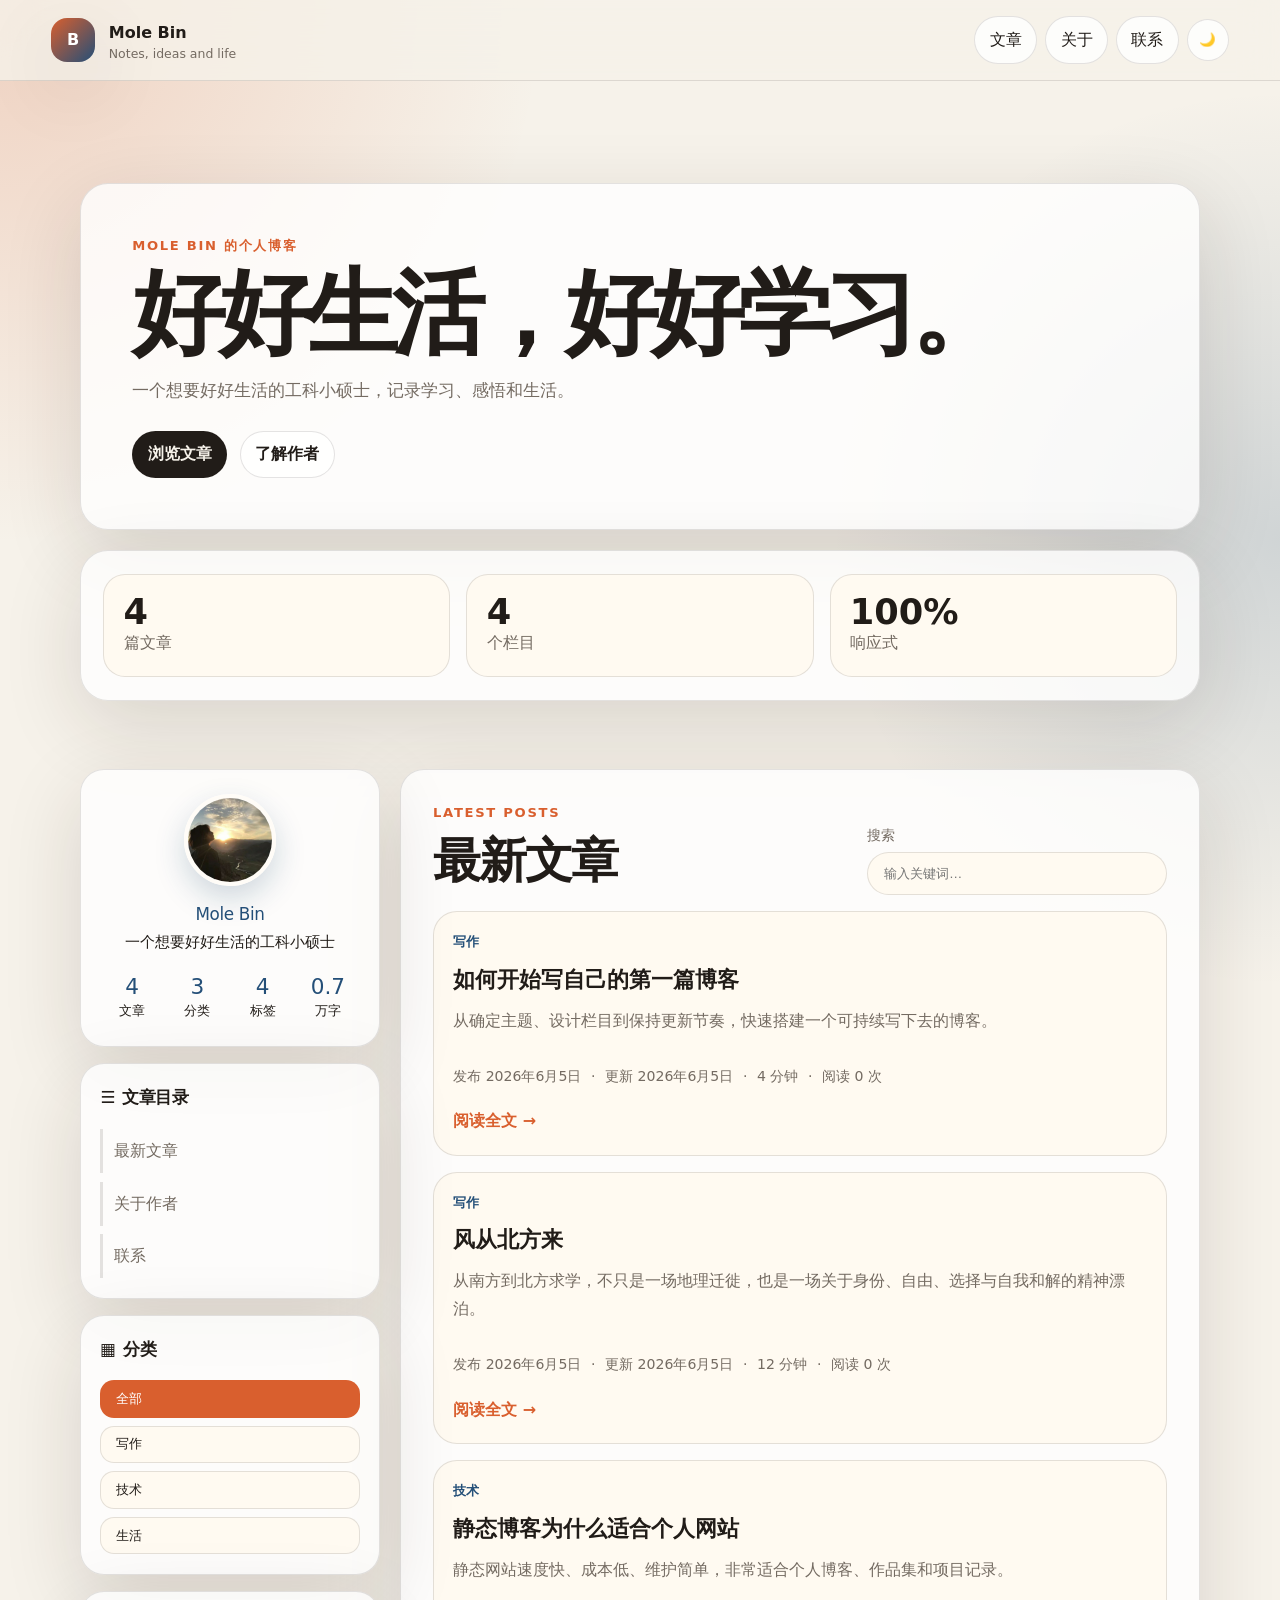
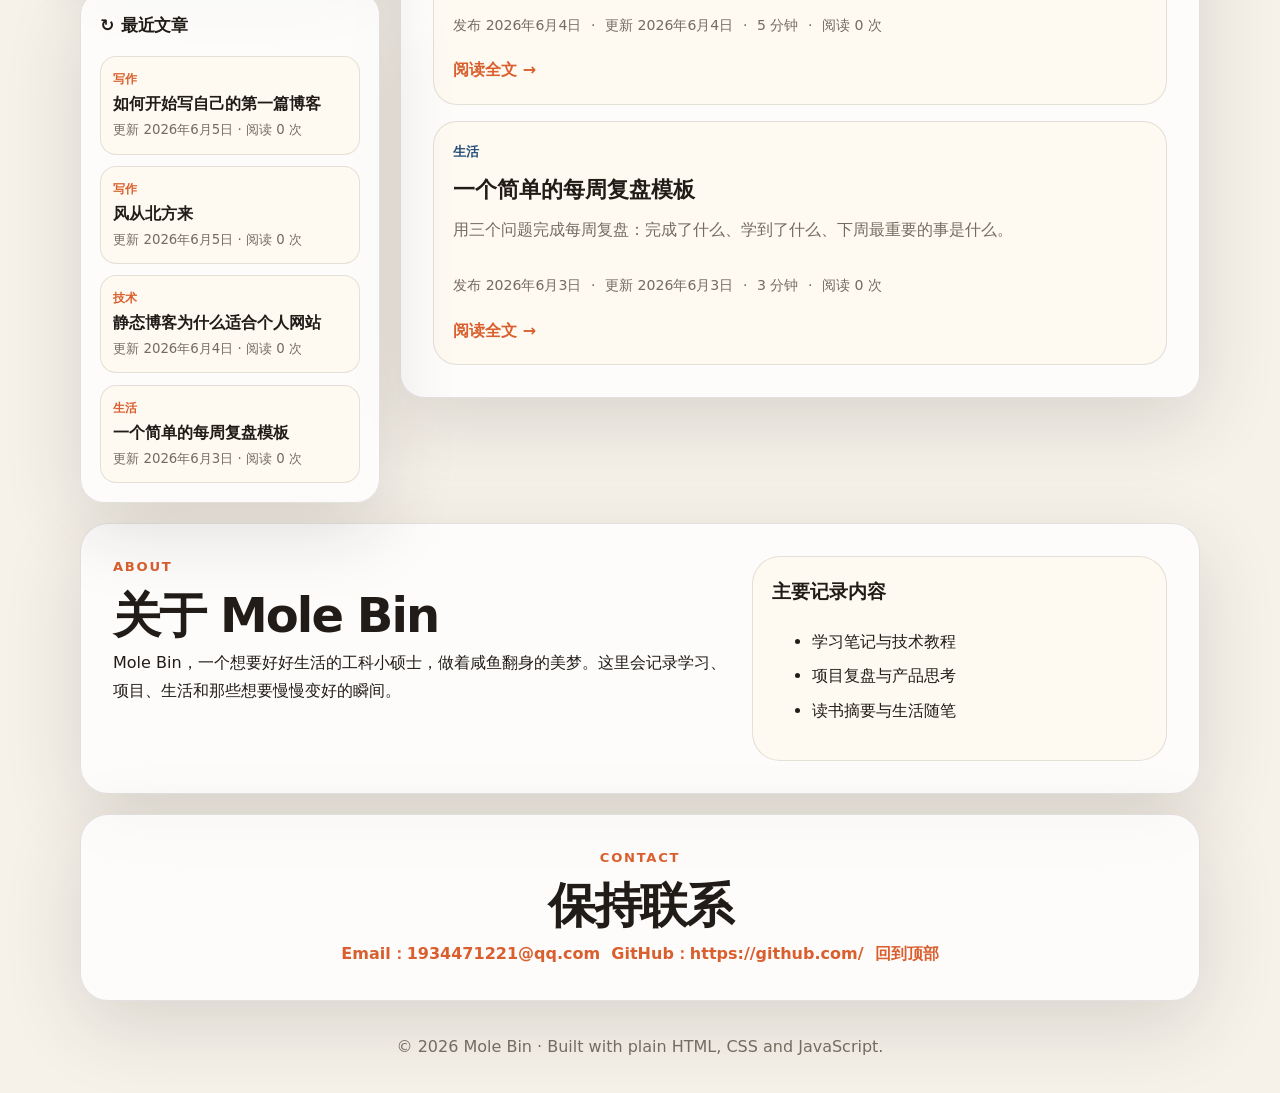
==== index.html @ da16c250 "添加搜索引擎收录信息" ====
﻿<!doctype html>
<html lang="zh-CN">
<head>
  <meta charset="utf-8" />
  <meta name="viewport" content="width=device-width, initial-scale=1" />
  <title>Mole Bin 的个人博客｜学习、写作、生活记录</title>
  <meta name="description" content="Mole Bin 的个人博客，一个想要好好生活的工科小硕士，记录学习笔记、写作感悟、项目复盘和生活灵感。" />
  <meta name="keywords" content="Mole Bin,个人博客,学习笔记,写作,生活记录,工科小硕士,静态博客" />
  <meta name="author" content="Mole Bin" />
  <meta name="robots" content="index, follow" />
  <link rel="canonical" href="https://molebin0928.github.io/mole-bin-blog/" />

  <meta property="og:type" content="website" />
  <meta property="og:title" content="Mole Bin 的个人博客" />
  <meta property="og:description" content="记录学习、写作、项目和生活。好好生活，好好学习。" />
  <meta property="og:url" content="https://molebin0928.github.io/mole-bin-blog/" />
  <meta property="og:image" content="https://molebin0928.github.io/mole-bin-blog/assets/avatar.jpg" />

  <meta name="twitter:card" content="summary" />
  <meta name="twitter:title" content="Mole Bin 的个人博客" />
  <meta name="twitter:description" content="记录学习、写作、项目和生活。" />
  <meta name="twitter:image" content="https://molebin0928.github.io/mole-bin-blog/assets/avatar.jpg" />

  <link rel="sitemap" type="application/xml" href="https://molebin0928.github.io/mole-bin-blog/sitemap.xml" />
  <link rel="stylesheet" href="./styles.css" />
</head>
<body>
  <header class="site-header">
    <a class="brand" href="#top" aria-label="返回首页">
      <span class="brand-mark">B</span>
      <span>
        <strong>Mole Bin</strong>
        <small>Notes, ideas and life</small>
      </span>
    </a>
    <nav class="nav" aria-label="主导航">
      <a href="#posts">文章</a>
      <a href="#about">关于</a>
      <a href="#contact">联系</a>
      <button id="themeToggle" class="icon-button" type="button" aria-label="切换深浅色主题">🌙</button>
    </nav>
  </header>

  <main id="top">
    <section class="hero">
      <div class="hero-content">
        <p class="eyebrow">Mole Bin 的个人博客</p>
        <h1>好好生活，<wbr><span class="title-nowrap">好好学习</span>。</h1>
        <p class="hero-text">一个想要好好生活的工科小硕士，记录学习、感悟和生活。</p>
        <div class="hero-actions">
          <a class="button primary" href="#posts">浏览文章</a>
          <a class="button ghost" href="#about">了解作者</a>
        </div>
      </div>
      <aside class="hero-card" aria-label="博客概览">
        <div class="metric"><strong id="postCount">4</strong><span>篇文章</span></div>
        <div class="metric"><strong>4</strong><span>个栏目</span></div>
        <div class="metric"><strong>100%</strong><span>响应式</span></div>
      </aside>
    </section>

    <section id="posts" class="section posts-section">
      <div class="blog-layout">
        <aside class="left-sidebar" aria-label="作者与文章侧栏">
          <div class="sidebar-card author-card profile-card">
            <img class="author-avatar" src="./assets/avatar.jpg" alt="Mole Bin 的头像" />
            <h3>Mole Bin</h3>
            <p>一个想要好好生活的工科小硕士</p>
            <div class="author-stats" aria-label="博客统计">
              <span><strong id="sidebarPostCount">4</strong><small>文章</small></span>
              <span><strong id="categoryCount">3</strong><small>分类</small></span>
              <span><strong id="tagCount">6</strong><small>标签</small></span>
              <span><strong id="wordCount">0</strong><small>万字</small></span>
            </div>
          </div>

          <div class="sidebar-card toc-card">
            <div class="sidebar-title">
              <h3><span>☰</span> 文章目录</h3>
            </div>
            <nav id="tocList" class="toc-list" aria-label="当前文章目录">
              <a href="#posts">最新文章</a>
              <a href="#about">关于作者</a>
              <a href="#contact">联系</a>
            </nav>
          </div>

          <div class="sidebar-card category-card">
            <div class="sidebar-title">
              <h3><span>▦</span> 分类</h3>
            </div>
            <div id="categoryFilters" class="filters sidebar-filters" aria-label="文章分类筛选"></div>
          </div>

          <div class="sidebar-card latest-card">
            <h3><span>↻</span> 最近文章</h3>
            <div id="latestList" class="latest-list" aria-label="最近文章列表"></div>
          </div>
        </aside>

        <div class="post-main">
          <div class="section-heading">
            <div>
              <p class="eyebrow">Latest Posts</p>
              <h2>最新文章</h2>
            </div>
            <label class="search-box">
              <span>搜索</span>
              <input id="searchInput" type="search" placeholder="输入关键词…" />
            </label>
          </div>
          <div id="postGrid" class="post-grid" aria-live="polite"></div>
          <article id="postReader" class="post-reader" hidden></article>
        </div>
      </div>
    </section>

<section id="about" class="section about-grid">
      <div>
        <p class="eyebrow">About</p>
        <h2>关于 Mole Bin</h2>
        <p>Mole Bin，一个想要好好生活的工科小硕士，做着咸鱼翻身的美梦。这里会记录学习、项目、生活和那些想要慢慢变好的瞬间。</p>
      </div>
      <div class="about-card">
        <h3>主要记录内容</h3>
        <ul>
          <li>学习笔记与技术教程</li>
          <li>项目复盘与产品思考</li>
          <li>读书摘要与生活随笔</li>
        </ul>
      </div>
    </section>

    <section id="contact" class="section contact-card">
      <p class="eyebrow">Contact</p>
      <h2>保持联系</h2>
      <div class="link-row">
        <a href="mailto:1934471221@qq.com">Email：1934471221@qq.com</a>
        <a href="https://github.com/" target="_blank" rel="noreferrer">GitHub：https://github.com/</a>
        <a href="#top">回到顶部</a>
      </div>
    </section>
  </main>

  <footer class="site-footer">
    <p>© <span id="year"></span> Mole Bin · Built with plain HTML, CSS and JavaScript.</p>
  </footer>

  <script src="./script.js"></script>
</body>
</html>
---- styles.css ----
﻿:root {
  color-scheme: light;
  --bg: #f6f2ea;
  --surface: rgba(255, 255, 255, 0.78);
  --surface-strong: #fffaf1;
  --text: #211c18;
  --muted: #746b62;
  --line: rgba(33, 28, 24, 0.12);
  --accent: #d95f2e;
  --accent-2: #244f78;
  --shadow: 0 24px 80px rgba(40, 30, 20, 0.14);
  --radius: 28px;
}

[data-theme="dark"] {
  color-scheme: dark;
  --bg: #111318;
  --surface: rgba(28, 31, 39, 0.78);
  --surface-strong: #191c23;
  --text: #f5efe6;
  --muted: #b6afa7;
  --line: rgba(255, 255, 255, 0.12);
  --accent: #ff8b5d;
  --accent-2: #8ec5ff;
  --shadow: 0 24px 80px rgba(0, 0, 0, 0.32);
}

* { box-sizing: border-box; }
html { scroll-behavior: smooth; }
body {
  margin: 0;
  min-height: 100vh;
  background:
    radial-gradient(circle at top left, rgba(217, 95, 46, 0.22), transparent 34rem),
    radial-gradient(circle at right 20%, rgba(36, 79, 120, 0.18), transparent 28rem),
    var(--bg);
  color: var(--text);
  font-family: ui-sans-serif, system-ui, -apple-system, BlinkMacSystemFont, "Segoe UI", "Microsoft YaHei", sans-serif;
  line-height: 1.75;
}

a { color: inherit; text-decoration: none; }
p { margin: 0 0 1rem; }

.site-header {
  position: sticky;
  top: 0;
  z-index: 20;
  display: flex;
  align-items: center;
  justify-content: space-between;
  gap: 1rem;
  padding: 1rem clamp(1rem, 4vw, 4rem);
  backdrop-filter: blur(18px);
  background: color-mix(in srgb, var(--bg), transparent 18%);
  border-bottom: 1px solid var(--line);
}

.brand { display: flex; align-items: center; gap: .85rem; }
.brand-mark {
  display: grid;
  place-items: center;
  width: 44px;
  height: 44px;
  border-radius: 16px;
  color: white;
  font-weight: 900;
  background: linear-gradient(135deg, var(--accent), var(--accent-2));
  box-shadow: var(--shadow);
}
.brand small { display: block; color: var(--muted); font-size: .78rem; line-height: 1.1; }

.nav { display: flex; align-items: center; gap: .5rem; flex-wrap: wrap; justify-content: flex-end; }
.nav a, .icon-button, .filter, .button {
  border: 1px solid var(--line);
  border-radius: 999px;
  padding: .55rem .9rem;
  background: var(--surface);
  color: var(--text);
  cursor: pointer;
  transition: transform .2s ease, border-color .2s ease, background .2s ease;
}
.nav a:hover, .icon-button:hover, .filter:hover, .button:hover { transform: translateY(-1px); border-color: color-mix(in srgb, var(--accent), var(--line)); }
.icon-button { width: 42px; height: 42px; padding: 0; }

main { width: min(1120px, calc(100% - 2rem)); margin: 0 auto; }
.hero {
  display: grid;
  grid-template-columns: 1fr;
  gap: 1.25rem;
  align-items: stretch;
  padding: clamp(3rem, 8vw, 7rem) 0 3rem;
}
.hero-content, .hero-card, .section, .contact-card, .about-card, .post-reader {
  border: 1px solid var(--line);
  border-radius: var(--radius);
  background: var(--surface);
  box-shadow: var(--shadow);
}
.hero-content { padding: clamp(1.5rem, 4vw, 3.5rem); }
.eyebrow {
  margin: 0 0 .6rem;
  color: var(--accent);
  font-size: .82rem;
  font-weight: 800;
  letter-spacing: .13em;
  text-transform: uppercase;
}
.hero h1 {
  margin: 0 0 1rem;
  max-width: 100%;
  font-size: clamp(2.4rem, 8vw, 5.8rem);
  line-height: .98;
  letter-spacing: -0.07em;
  text-wrap: balance;
}
.title-nowrap { white-space: nowrap; }
.hero-text { max-width: 680px; color: var(--muted); font-size: 1.08rem; }
.hero-actions { display: flex; gap: .8rem; flex-wrap: wrap; margin-top: 1.6rem; }
.button { display: inline-flex; align-items: center; justify-content: center; font-weight: 800; }
.button.primary { background: var(--text); color: var(--bg); }
.button.ghost { color: var(--text); }
.hero-card { display: grid; grid-template-columns: repeat(3, minmax(0, 1fr)); align-content: center; gap: 1rem; padding: 1.4rem; }
.metric {
  padding: 1.2rem;
  border-radius: 22px;
  background: var(--surface-strong);
  border: 1px solid var(--line);
}
.metric strong { display: block; font-size: 2.2rem; line-height: 1; }
.metric span { color: var(--muted); }

.section { padding: clamp(1.1rem, 3vw, 2rem); margin: 1.25rem 0; }
.section-heading { display: flex; justify-content: space-between; gap: 1rem; align-items: end; margin-bottom: 1rem; }
.section h2 { margin: 0 0 .5rem; font-size: clamp(1.8rem, 4vw, 3rem); letter-spacing: -0.04em; line-height: 1.1; }
.search-box { display: grid; gap: .35rem; min-width: min(100%, 300px); color: var(--muted); font-size: .86rem; }
.search-box input {
  width: 100%;
  border: 1px solid var(--line);
  border-radius: 999px;
  padding: .8rem 1rem;
  background: var(--surface-strong);
  color: var(--text);
  outline: none;
}
.search-box input:focus { border-color: var(--accent); }
.filters { display: flex; gap: .6rem; flex-wrap: wrap; margin-bottom: 1rem; }
.filter.active { background: var(--accent); color: white; border-color: transparent; }

.posts-section {
  padding: 0;
  border: 0;
  background: transparent;
  box-shadow: none;
}
.blog-layout {
  display: grid;
  grid-template-columns: 300px minmax(0, 1fr);
  gap: 1.25rem;
  align-items: start;
}
.left-sidebar {
  order: 1;
  position: sticky;
  top: 96px;
  display: grid;
  gap: 1rem;
}
.sidebar-card,
.post-main {
  border: 1px solid var(--line);
  border-radius: 24px;
  background: var(--surface);
  box-shadow: var(--shadow);
}
.sidebar-card { padding: 1.2rem; }
.profile-card {
  padding: 1.55rem 1.25rem 1.25rem;
  text-align: center;
}
.author-avatar {
  display: block;
  width: 92px;
  height: 92px;
  margin: 0 auto .85rem;
  border-radius: 50%;
  object-fit: cover;
  object-position: center;
  box-shadow: 0 12px 30px rgba(36, 79, 120, .22);
  border: 4px solid color-mix(in srgb, var(--surface-strong), white 42%);
}
.profile-card h3 {
  justify-content: center;
  margin: .2rem 0 .35rem;
  color: var(--accent-2);
  font-size: 1.45rem;
  font-weight: 500;
  letter-spacing: -0.03em;
}
.profile-card p {
  margin-bottom: 1rem;
  color: var(--text);
  font-size: .93rem;
}
.author-stats {
  display: grid;
  grid-template-columns: repeat(4, 1fr);
  gap: .2rem;
  margin-top: .7rem;
}
.author-stats span {
  display: grid;
  gap: .1rem;
  padding: .2rem .1rem;
  border: 0;
  border-radius: 0;
  background: transparent;
}
.author-stats strong {
  color: var(--accent-2);
  font-size: 1.35rem;
  font-weight: 500;
  line-height: 1.1;
}
.author-stats small {
  color: var(--text);
  font-size: .82rem;
}
.sidebar-card h3,
.sidebar-title h3 {
  display: flex;
  align-items: center;
  gap: .45rem;
  margin: 0;
  font-size: 1.05rem;
  letter-spacing: -0.02em;
}
.notice-card p { margin: .75rem 0 0; color: var(--muted); }
.sidebar-title {
  display: flex;
  align-items: center;
  justify-content: space-between;
  gap: 1rem;
}
.sidebar-title strong {
  color: var(--muted);
  font-size: 1.65rem;
  font-style: italic;
  line-height: 1;
  opacity: .7;
}
.toc-list {
  display: grid;
  gap: .55rem;
  margin-top: 1rem;
}
.toc-list a {
  padding: .5rem .7rem;
  border-left: 3px solid var(--line);
  color: var(--muted);
  transition: color .2s ease, border-color .2s ease, background .2s ease;
}
.toc-list a:hover {
  color: var(--accent);
  border-left-color: var(--accent);
  background: var(--surface-strong);
  border-radius: 0 12px 12px 0;
}
.sidebar-filters {
  display: grid;
  gap: .5rem;
  margin: 1rem 0 0;
}
.sidebar-filters .filter {
  width: 100%;
  border-radius: 14px;
  text-align: left;
  background: var(--surface-strong);
}
.sidebar-filters .filter.active {
  background: var(--accent);
  color: white;
  border-color: transparent;
}
.latest-list {
  display: grid;
  gap: .7rem;
  margin-top: 1rem;
}
.latest-item {
  display: grid;
  gap: .2rem;
  padding: .75rem;
  border: 1px solid var(--line);
  border-radius: 16px;
  background: var(--surface-strong);
  transition: transform .2s ease, border-color .2s ease;
}
.latest-item:hover {
  transform: translateY(-1px);
  border-color: color-mix(in srgb, var(--accent), var(--line));
}
.latest-tag { color: var(--accent); font-size: .75rem; font-weight: 900; }
.latest-item strong { line-height: 1.35; }
.latest-item small { color: var(--muted); }
.post-main { order: 2; padding: clamp(1.1rem, 3vw, 2rem); }

.post-grid {
  display: grid;
  grid-template-columns: 1fr;
  gap: 1rem;
}
.post-card {
  display: flex;
  min-height: 210px;
  flex-direction: column;
  gap: .8rem;
  padding: 1.2rem;
  border: 1px solid var(--line);
  border-radius: 24px;
  background: var(--surface-strong);
  transition: transform .2s ease, border-color .2s ease, box-shadow .2s ease;
}
.post-card:hover {
  transform: translateY(-2px);
  border-color: color-mix(in srgb, var(--accent), var(--line));
  box-shadow: 0 18px 48px rgba(40, 30, 20, .12);
}
.post-card .tag { align-self: flex-start; color: var(--accent-2); font-weight: 800; font-size: .82rem; }
.post-card h3 { margin: 0; font-size: 1.35rem; line-height: 1.25; }
.post-card p { color: var(--muted); }
.post-meta { display: flex; gap: .6rem; flex-wrap: wrap; margin-top: auto; color: var(--muted); font-size: .88rem; }
.read-more { color: var(--accent); font-weight: 900; margin-top: .4rem; }
.empty { grid-column: 1 / -1; color: var(--muted); padding: 2rem; text-align: center; }

.post-reader { margin-top: 1rem; padding: clamp(1.2rem, 4vw, 3rem); background: var(--surface-strong); }
.post-reader h2 { max-width: 820px; }
.post-reader .close-reader { margin-bottom: 1.2rem; }
.post-reader .article-body { max-width: 760px; }
.post-reader .article-body h3 { margin-top: 2rem; }
.post-reader .article-body blockquote {
  margin: 1.2rem 0;
  padding: .8rem 1rem;
  border-left: 4px solid var(--accent);
  background: var(--surface);
  color: var(--muted);
  border-radius: 12px;
}

.about-grid { display: grid; grid-template-columns: 1.2fr .8fr; gap: 1rem; align-items: start; }
.about-card { padding: 1.2rem; box-shadow: none; background: var(--surface-strong); }
.about-card h3 { margin-top: 0; }
.about-card li { margin: .4rem 0; }
.contact-card { text-align: center; }
.link-row { display: flex; justify-content: center; gap: .7rem; flex-wrap: wrap; }
.link-row a { color: var(--accent); font-weight: 900; }
.site-footer { width: min(1120px, calc(100% - 2rem)); margin: 2rem auto; color: var(--muted); text-align: center; }

@media (max-width: 960px) {
  .blog-layout { grid-template-columns: 1fr; }
  .left-sidebar { position: static; grid-template-columns: 1fr; }
}

@media (max-width: 860px) {
  .hero { grid-template-columns: 1fr; padding-top: 2rem; }
  .hero-card { grid-template-columns: 1fr; }
  .section-heading, .about-grid { grid-template-columns: 1fr; display: grid; }
  .left-sidebar { grid-template-columns: 1fr; }
  .post-grid { grid-template-columns: 1fr; }
  .site-header { align-items: flex-start; flex-direction: column; }
  .nav { justify-content: flex-start; }
}
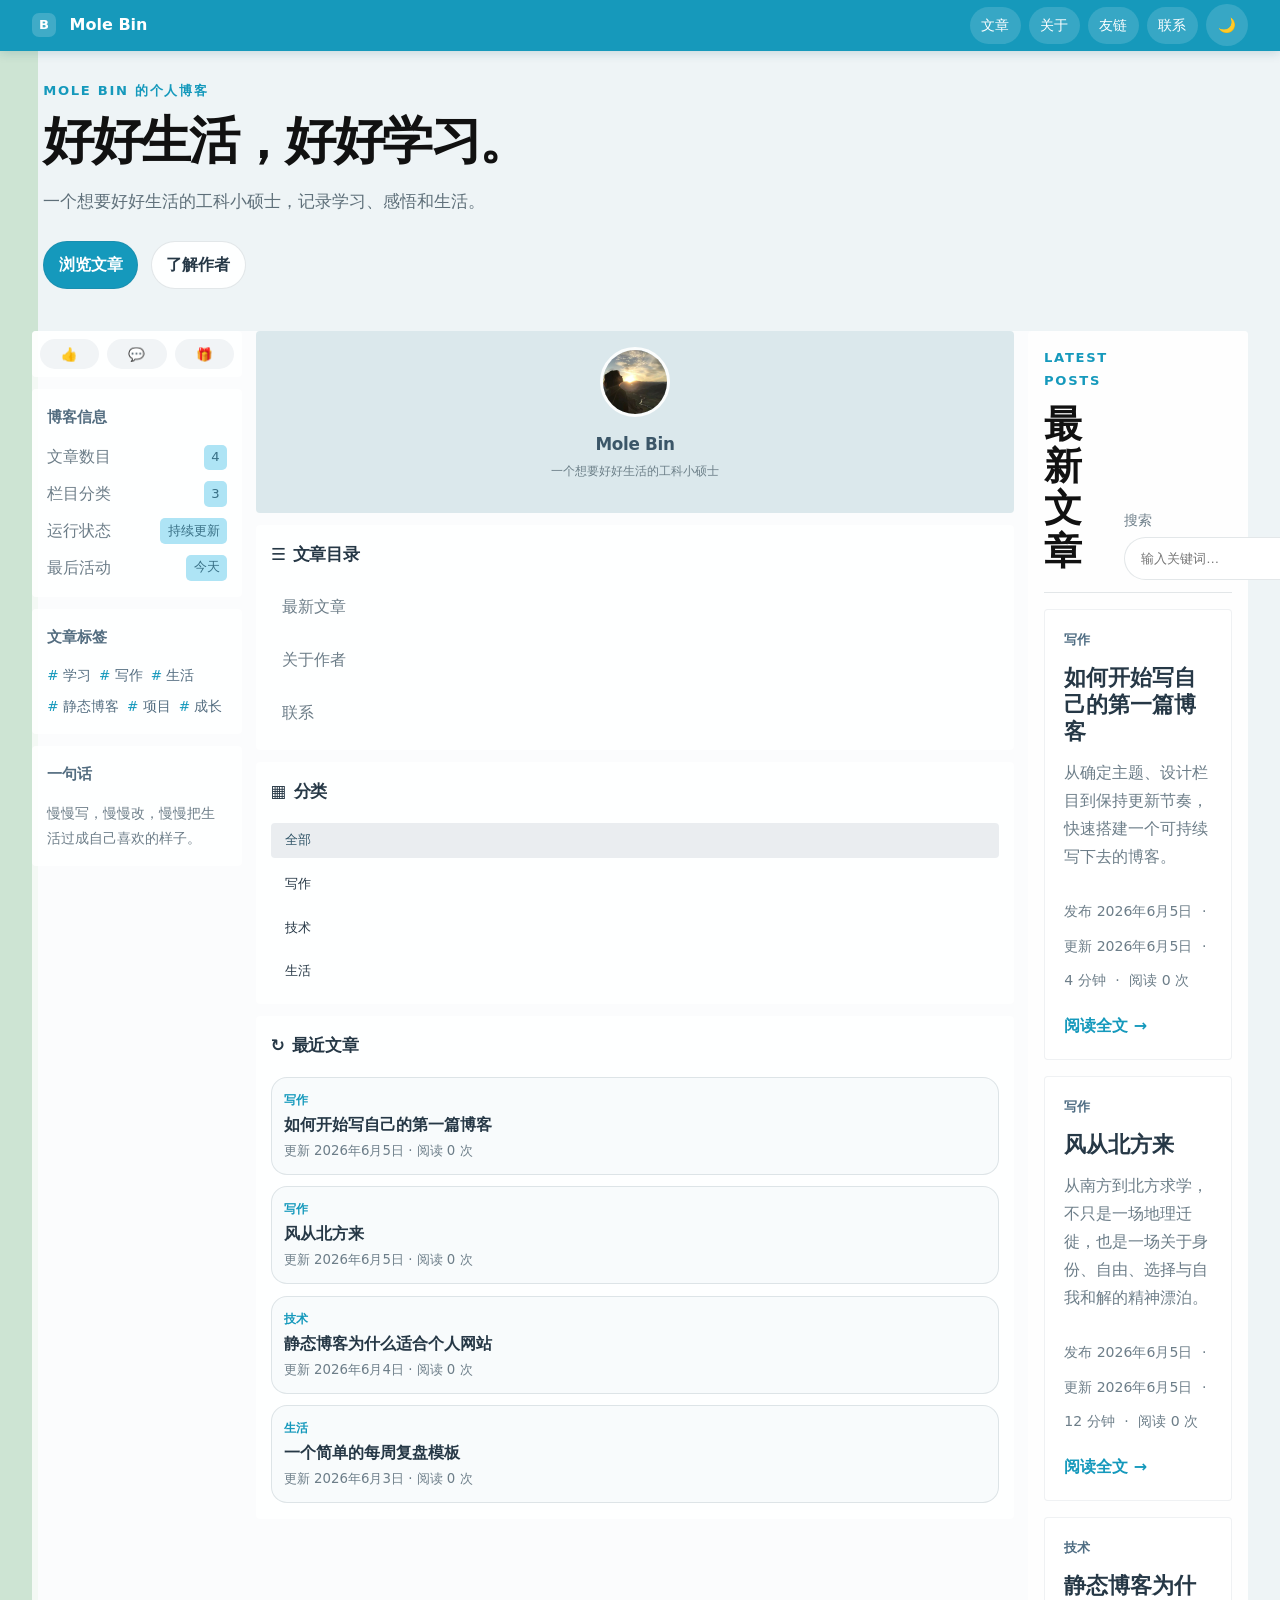
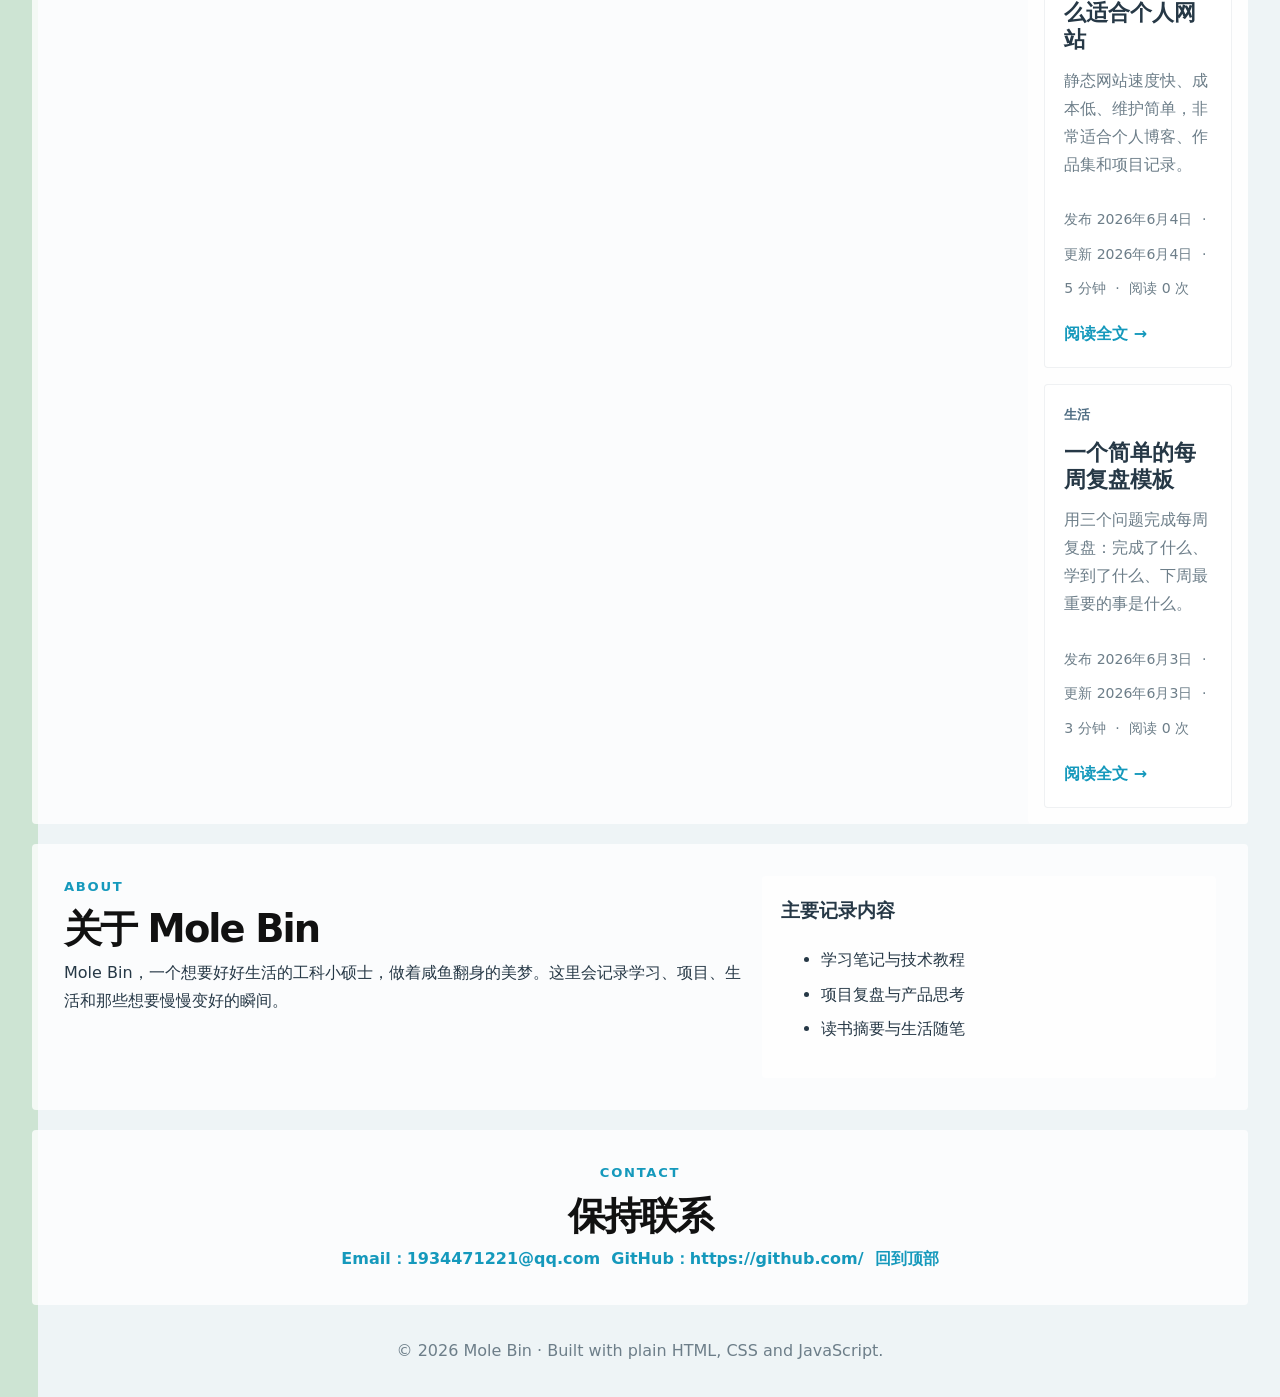
==== commit b465c605: "新增友链页并优化博客布局" ====
--- a/index.html
+++ b/index.html
@@ -1,4 +1,4 @@
-﻿<!doctype html>
+<!doctype html>
 <html lang="zh-CN">
 <head>
   <meta charset="utf-8" />
@@ -8,6 +8,7 @@
   <meta name="keywords" content="Mole Bin,个人博客,学习笔记,写作,生活记录,工科小硕士,静态博客" />
   <meta name="author" content="Mole Bin" />
   <meta name="robots" content="index, follow" />
+  <meta name="google-site-verification" content="IYUHQqWEXm0npSbQ5VCvt4mlcF5uHc3fUXrBnB7VRMw" />
   <link rel="canonical" href="https://molebin0928.github.io/mole-bin-blog/" />
 
   <meta property="og:type" content="website" />
@@ -24,7 +25,7 @@
   <link rel="sitemap" type="application/xml" href="https://molebin0928.github.io/mole-bin-blog/sitemap.xml" />
   <link rel="stylesheet" href="./styles.css" />
 </head>
-<body>
+<body class="dashboard-theme">
   <header class="site-header">
     <a class="brand" href="#top" aria-label="返回首页">
       <span class="brand-mark">B</span>
@@ -36,6 +37,7 @@
     <nav class="nav" aria-label="主导航">
       <a href="#posts">文章</a>
       <a href="#about">关于</a>
+      <a href="./links.html">友链</a>
       <a href="#contact">联系</a>
       <button id="themeToggle" class="icon-button" type="button" aria-label="切换深浅色主题">🌙</button>
     </nav>
@@ -81,6 +83,7 @@
             <nav id="tocList" class="toc-list" aria-label="当前文章目录">
               <a href="#posts">最新文章</a>
               <a href="#about">关于作者</a>
+              <a href="./links.html">友情链接</a>
               <a href="#contact">联系</a>
             </nav>
           </div>
@@ -112,6 +115,35 @@
           <div id="postGrid" class="post-grid" aria-live="polite"></div>
           <article id="postReader" class="post-reader" hidden></article>
         </div>
+        <aside class="right-sidebar" aria-label="网站信息侧栏">
+          <div class="right-widget action-widget" aria-label="文章互动">
+            <button type="button">👍</button>
+            <button type="button">💬</button>
+            <button type="button">🎁</button>
+          </div>
+
+          <div class="right-widget info-widget">
+            <h3>博客信息</h3>
+            <dl class="site-stats-list">
+              <div><dt>文章数目</dt><dd>4</dd></div>
+              <div><dt>栏目分类</dt><dd>3</dd></div>
+              <div><dt>运行状态</dt><dd>持续更新</dd></div>
+              <div><dt>最后活动</dt><dd>今天</dd></div>
+            </dl>
+          </div>
+
+          <div class="right-widget tags-widget">
+            <h3>文章标签</h3>
+            <div class="tag-cloud">
+              <span>学习</span><span>写作</span><span>生活</span><span>静态博客</span><span>项目</span><span>成长</span>
+            </div>
+          </div>
+
+          <div class="right-widget note-widget">
+            <h3>一句话</h3>
+            <p>慢慢写，慢慢改，慢慢把生活过成自己喜欢的样子。</p>
+          </div>
+        </aside>
       </div>
     </section>
 
@@ -165,3 +197,4 @@
 
 
 
+
--- a/styles.css
+++ b/styles.css
@@ -1,4 +1,4 @@
-﻿:root {
+:root {
   color-scheme: light;
   --bg: #f6f2ea;
   --surface: rgba(255, 255, 255, 0.78);
@@ -376,3 +376,623 @@
 
 
 
+
+/* Links page */
+.nav-current {
+  color: white !important;
+  background: var(--accent) !important;
+  border-color: transparent !important;
+}
+
+.links-page {
+  width: min(1080px, calc(100% - 2rem));
+  padding-bottom: 2rem;
+}
+
+.links-hero {
+  margin-top: clamp(2rem, 5vw, 4rem);
+  overflow: hidden;
+  position: relative;
+}
+.links-hero::after {
+  content: "";
+  position: absolute;
+  inset: auto -8rem -10rem auto;
+  width: 22rem;
+  height: 22rem;
+  border-radius: 50%;
+  background: radial-gradient(circle, color-mix(in srgb, var(--accent), transparent 60%), transparent 68%);
+  pointer-events: none;
+}
+.links-hero h1 {
+  margin: 0 0 .8rem;
+  font-size: clamp(2.4rem, 7vw, 5.2rem);
+  line-height: .95;
+  letter-spacing: -0.07em;
+}
+.links-hero p:not(.eyebrow) {
+  max-width: 720px;
+  color: var(--muted);
+  font-size: 1.05rem;
+}
+.link-tabs {
+  display: flex;
+  gap: .7rem;
+  flex-wrap: wrap;
+  margin-top: 1.5rem;
+}
+.link-tabs a {
+  border: 1px solid var(--line);
+  border-radius: 999px;
+  padding: .62rem 1rem;
+  background: var(--surface-strong);
+  color: var(--text);
+  font-weight: 800;
+  transition: transform .2s ease, border-color .2s ease, background .2s ease;
+}
+.link-tabs a:hover {
+  transform: translateY(-2px);
+  border-color: var(--accent);
+  background: color-mix(in srgb, var(--accent), transparent 88%);
+}
+.links-panel {
+  position: relative;
+}
+.links-heading {
+  align-items: center;
+}
+.status-pill,
+.muted-count {
+  display: inline-flex;
+  align-items: center;
+  justify-content: center;
+  border: 1px solid var(--line);
+  border-radius: 999px;
+  padding: .45rem .8rem;
+  color: var(--accent-2);
+  background: var(--surface-strong);
+  font-size: .86rem;
+  font-weight: 800;
+  white-space: nowrap;
+}
+.links-note {
+  color: var(--muted);
+}
+.apply-grid,
+.rules-grid,
+.friend-grid {
+  display: grid;
+  gap: 1rem;
+}
+.apply-grid {
+  grid-template-columns: minmax(0, 1.1fr) minmax(280px, .9fr);
+  margin-top: 1rem;
+}
+.info-card,
+.rule-card,
+.friend-card {
+  border: 1px solid var(--line);
+  border-radius: 22px;
+  background: var(--surface-strong);
+}
+.info-card {
+  padding: 1.2rem;
+}
+.info-card h3,
+.friend-card h3 {
+  margin: 0 0 .45rem;
+  color: var(--accent-2);
+}
+.info-list {
+  display: grid;
+  gap: .45rem;
+  margin: 0;
+  padding: 0;
+  list-style: none;
+  color: var(--muted);
+  word-break: break-word;
+}
+.info-list strong {
+  color: var(--text);
+}
+.accent-card {
+  background:
+    linear-gradient(135deg, color-mix(in srgb, var(--accent), transparent 88%), transparent),
+    var(--surface-strong);
+}
+.friend-code {
+  margin: .7rem 0 1rem;
+  padding: 1rem;
+  border: 1px dashed color-mix(in srgb, var(--accent), var(--line));
+  border-radius: 18px;
+  background: color-mix(in srgb, var(--bg), white 20%);
+  color: var(--text);
+  white-space: pre-wrap;
+  line-height: 1.7;
+  font-family: ui-monospace, SFMono-Regular, Consolas, "Liberation Mono", monospace;
+}
+.rules-grid {
+  grid-template-columns: repeat(4, minmax(0, 1fr));
+  margin-top: 1rem;
+}
+.rule-card {
+  padding: 1rem;
+}
+.rule-card span {
+  display: inline-flex;
+  margin-bottom: .8rem;
+  color: var(--accent);
+  font-weight: 900;
+  letter-spacing: .08em;
+}
+.rule-card p {
+  margin: 0;
+  color: var(--muted);
+  font-size: .95rem;
+}
+.friend-grid {
+  grid-template-columns: repeat(2, minmax(0, 1fr));
+  margin-top: 1rem;
+}
+.friend-card {
+  display: flex;
+  gap: .9rem;
+  align-items: center;
+  padding: 1rem;
+  transition: transform .2s ease, border-color .2s ease, box-shadow .2s ease;
+}
+.friend-card:hover {
+  transform: translateY(-3px);
+  border-color: color-mix(in srgb, var(--accent), var(--line));
+  box-shadow: 0 18px 45px rgba(40, 30, 20, .12);
+}
+.friend-avatar {
+  flex: 0 0 auto;
+  display: grid;
+  place-items: center;
+  width: 56px;
+  height: 56px;
+  border-radius: 18px;
+  color: white;
+  font-weight: 900;
+  background: linear-gradient(135deg, var(--accent), var(--accent-2));
+  box-shadow: 0 12px 26px rgba(36, 79, 120, .18);
+}
+.github-avatar { background: linear-gradient(135deg, #24292f, var(--accent-2)); }
+.pages-avatar { background: linear-gradient(135deg, #2da44e, var(--accent-2)); }
+.friend-card p {
+  margin: 0;
+  color: var(--muted);
+  font-size: .94rem;
+}
+.empty-card {
+  grid-column: 1 / -1;
+  border-style: dashed;
+}
+
+@media (max-width: 820px) {
+  .apply-grid,
+  .friend-grid {
+    grid-template-columns: 1fr;
+  }
+  .rules-grid {
+    grid-template-columns: repeat(2, minmax(0, 1fr));
+  }
+}
+
+@media (max-width: 560px) {
+  .links-page {
+    width: min(100% - 1rem, 1080px);
+  }
+  .rules-grid {
+    grid-template-columns: 1fr;
+  }
+  .links-heading {
+    align-items: flex-start;
+  }
+  .status-pill,
+  .muted-count {
+    justify-content: flex-start;
+  }
+}
+/* Friend links page refinements */
+.links-cover {
+  display: grid;
+  grid-template-columns: minmax(0, 1fr) 300px;
+  gap: 1.2rem;
+  align-items: stretch;
+  margin-top: clamp(2rem, 5vw, 4rem);
+}
+.links-cover h1 {
+  margin: 0 0 .8rem;
+  font-size: clamp(2.8rem, 7vw, 5.6rem);
+  line-height: .95;
+  letter-spacing: -0.08em;
+}
+.links-cover p:not(.eyebrow) {
+  max-width: 720px;
+  color: var(--muted);
+  font-size: 1.08rem;
+}
+.links-cover-card {
+  display: grid;
+  gap: .75rem;
+}
+.links-cover-card span {
+  display: grid;
+  gap: .15rem;
+  padding: .95rem;
+  border: 1px solid var(--line);
+  border-radius: 18px;
+  background: var(--surface-strong);
+}
+.links-cover-card strong {
+  color: var(--accent-2);
+  font-size: 1.6rem;
+  line-height: 1;
+}
+.links-cover-card small {
+  color: var(--muted);
+}
+.quick-nav {
+  display: flex;
+  gap: .7rem;
+  flex-wrap: wrap;
+  align-items: center;
+  padding: 1rem;
+}
+.quick-nav a {
+  border: 1px solid var(--line);
+  border-radius: 999px;
+  padding: .55rem .9rem;
+  background: var(--surface-strong);
+  color: var(--text);
+  font-weight: 800;
+}
+.quick-nav a:hover {
+  border-color: var(--accent);
+  color: var(--accent);
+}
+.section-desc {
+  margin: .25rem 0 0;
+  color: var(--muted);
+}
+.apply-layout {
+  display: grid;
+  grid-template-columns: minmax(0, 1fr) minmax(280px, .85fr);
+  gap: 1rem;
+  margin-top: 1rem;
+}
+.check-list {
+  display: grid;
+  gap: .65rem;
+  margin: .7rem 0 0;
+  padding: 0;
+  list-style: none;
+  color: var(--muted);
+}
+.check-list li {
+  position: relative;
+  padding-left: 1.4rem;
+}
+.check-list li::before {
+  content: "✓";
+  position: absolute;
+  left: 0;
+  color: var(--accent);
+  font-weight: 900;
+}
+.site-info-card {
+  display: flex;
+  gap: 1rem;
+  align-items: center;
+  padding: 1.1rem;
+  border: 1px solid var(--line);
+  border-radius: 22px;
+  background: var(--surface-strong);
+}
+.site-info-avatar {
+  width: 88px;
+  height: 88px;
+  border-radius: 24px;
+  object-fit: cover;
+  box-shadow: 0 12px 28px rgba(36, 79, 120, .2);
+}
+.site-info-card h3 {
+  margin: 0 0 .25rem;
+  color: var(--accent-2);
+}
+.compact-info {
+  margin-top: .8rem;
+  font-size: .92rem;
+}
+@media (max-width: 820px) {
+  .links-cover,
+  .apply-layout {
+    grid-template-columns: 1fr;
+  }
+  .links-cover-card {
+    grid-template-columns: repeat(3, 1fr);
+  }
+}
+@media (max-width: 560px) {
+  .links-cover-card {
+    grid-template-columns: 1fr;
+  }
+  .site-info-card {
+    align-items: flex-start;
+    flex-direction: column;
+  }
+}
+/* Zeruns inspired dashboard layout: 左导航 + 中间内容 + 右信息栏 */
+body.dashboard-theme {
+  --bg: #d9eadf;
+  --surface: rgba(255, 255, 255, .92);
+  --surface-strong: #f8fbfc;
+  --text: #263846;
+  --muted: #6d7e89;
+  --line: rgba(59, 84, 99, .14);
+  --accent: #1599bc;
+  --accent-2: #4f6d83;
+  --shadow: 0 10px 28px rgba(51, 80, 96, .12);
+  background: linear-gradient(90deg, #cde4d3 0, #cde4d3 3%, #eef4f6 3%, #eef4f6 100%);
+}
+
+.dashboard-theme .site-header {
+  min-height: 34px;
+  padding: .28rem clamp(.7rem, 3vw, 2rem);
+  background: #1699bb;
+  border-bottom: 0;
+  color: #fff;
+  box-shadow: 0 2px 10px rgba(17, 82, 104, .18);
+}
+.dashboard-theme .brand {
+  color: #fff;
+  font-weight: 800;
+}
+.dashboard-theme .brand-mark {
+  width: 24px;
+  height: 24px;
+  border-radius: 7px;
+  background: rgba(255,255,255,.18);
+  box-shadow: none;
+  font-size: .82rem;
+}
+.dashboard-theme .brand small {
+  display: none;
+}
+.dashboard-theme .nav a,
+.dashboard-theme .icon-button {
+  border: 0;
+  background: rgba(255,255,255,.14);
+  color: #fff;
+  padding: .35rem .72rem;
+  font-size: .9rem;
+}
+.dashboard-theme .nav a:hover,
+.dashboard-theme .icon-button:hover {
+  background: rgba(255,255,255,.24);
+  transform: none;
+}
+
+.dashboard-theme main {
+  width: min(1216px, calc(100% - 1rem));
+}
+.dashboard-theme .hero {
+  grid-template-columns: 1fr;
+  padding: 1.2rem 0 .8rem;
+  gap: .8rem;
+}
+.dashboard-theme .hero-content {
+  border: 0;
+  border-radius: 0;
+  box-shadow: none;
+  background: transparent;
+  padding: .6rem .7rem;
+}
+.dashboard-theme .hero h1 {
+  font-size: clamp(2rem, 4vw, 3.2rem);
+  letter-spacing: -0.05em;
+  line-height: 1.12;
+  color: #111;
+}
+.dashboard-theme .hero-text {
+  color: #5e6f79;
+}
+.dashboard-theme .hero-card {
+  display: none;
+}
+.dashboard-theme .button.primary {
+  background: #1599bc;
+  color: white;
+}
+
+.dashboard-theme .blog-layout {
+  grid-template-columns: 210px minmax(0, 1fr) 220px;
+  gap: .85rem;
+}
+.dashboard-theme .left-sidebar,
+.dashboard-theme .right-sidebar {
+  position: sticky;
+  top: 52px;
+  display: grid;
+  gap: .75rem;
+}
+.dashboard-theme .left-sidebar {
+  align-self: start;
+}
+.dashboard-theme .sidebar-card,
+.dashboard-theme .right-widget,
+.dashboard-theme .post-main,
+.dashboard-theme .section,
+.dashboard-theme .contact-card,
+.dashboard-theme .about-card,
+.dashboard-theme .post-reader {
+  border-radius: 4px;
+  border: 0;
+  background: rgba(255,255,255,.78);
+  box-shadow: none;
+}
+.dashboard-theme .sidebar-card,
+.dashboard-theme .right-widget {
+  padding: .95rem;
+}
+.dashboard-theme .profile-card {
+  background: #dbe8ec;
+  text-align: center;
+}
+.dashboard-theme .author-avatar {
+  width: 70px;
+  height: 70px;
+  border-radius: 50%;
+  border: 3px solid rgba(255,255,255,.9);
+  box-shadow: none;
+}
+.dashboard-theme .profile-card h3 {
+  margin-top: .15rem;
+  color: #3b5668;
+  font-size: 1.05rem;
+  font-weight: 800;
+}
+.dashboard-theme .profile-card p {
+  color: #6c7f88;
+  font-size: .78rem;
+}
+.dashboard-theme .author-stats {
+  display: none;
+}
+.dashboard-theme .toc-list a,
+.dashboard-theme .sidebar-filters .filter,
+.dashboard-theme .latest-list button {
+  border-radius: 4px;
+  border: 0;
+  background: transparent;
+}
+.dashboard-theme .toc-list a:hover,
+.dashboard-theme .sidebar-filters .filter:hover,
+.dashboard-theme .sidebar-filters .filter.active {
+  background: rgba(83, 109, 128, .12);
+  color: #315568;
+}
+.dashboard-theme .post-main {
+  padding: 1rem;
+  min-height: 720px;
+}
+.dashboard-theme .section-heading {
+  padding-bottom: .75rem;
+  border-bottom: 1px solid var(--line);
+}
+.dashboard-theme .section h2,
+.dashboard-theme .post-main h2 {
+  color: #111;
+  font-size: clamp(1.8rem, 3vw, 2.6rem);
+  letter-spacing: -0.05em;
+}
+.dashboard-theme .search-box input {
+  border-radius: 999px;
+  background: #fff;
+}
+.dashboard-theme .post-grid {
+  grid-template-columns: 1fr;
+}
+.dashboard-theme .post-card {
+  border-radius: 4px;
+  background: #fff;
+  box-shadow: none;
+  border: 1px solid rgba(59, 84, 99, .08);
+}
+.dashboard-theme .post-card:hover {
+  transform: translateY(-2px);
+  box-shadow: 0 8px 18px rgba(51,80,96,.1);
+}
+.dashboard-theme .right-sidebar {
+  align-self: start;
+}
+.dashboard-theme .right-widget h3 {
+  margin: 0 0 .8rem;
+  color: #536d80;
+  font-size: .95rem;
+  font-weight: 700;
+}
+.dashboard-theme .action-widget {
+  display: grid;
+  grid-template-columns: repeat(3, 1fr);
+  gap: .5rem;
+  padding: .5rem;
+}
+.dashboard-theme .action-widget button {
+  border: 0;
+  border-radius: 999px;
+  background: #f1f4f6;
+  padding: .45rem;
+  cursor: pointer;
+}
+.dashboard-theme .site-stats-list {
+  display: grid;
+  gap: .55rem;
+  margin: 0;
+}
+.dashboard-theme .site-stats-list div {
+  display: flex;
+  justify-content: space-between;
+  gap: .8rem;
+  align-items: center;
+}
+.dashboard-theme .site-stats-list dt {
+  color: #6d7e89;
+}
+.dashboard-theme .site-stats-list dd {
+  margin: 0;
+  border-radius: 5px;
+  padding: .08rem .45rem;
+  background: #aee4f5;
+  color: #397086;
+  font-size: .82rem;
+}
+.dashboard-theme .tag-cloud {
+  display: flex;
+  flex-wrap: wrap;
+  gap: .5rem;
+}
+.dashboard-theme .tag-cloud span {
+  color: #536d80;
+  font-size: .85rem;
+}
+.dashboard-theme .tag-cloud span::before {
+  content: "# ";
+  color: #1599bc;
+}
+.dashboard-theme .note-widget p {
+  margin: 0;
+  color: #6d7e89;
+  font-size: .9rem;
+}
+
+@media (max-width: 1080px) {
+  .dashboard-theme .blog-layout {
+    grid-template-columns: 210px minmax(0, 1fr);
+  }
+  .dashboard-theme .right-sidebar {
+    display: none;
+  }
+}
+@media (max-width: 780px) {
+  .dashboard-theme body,
+  body.dashboard-theme {
+    background: #eef4f6;
+  }
+  .dashboard-theme .blog-layout {
+    grid-template-columns: 1fr;
+  }
+  .dashboard-theme .left-sidebar {
+    position: static;
+  }
+  .dashboard-theme .site-header {
+    flex-direction: column;
+    align-items: stretch;
+    gap: .4rem;
+  }
+  .dashboard-theme .nav {
+    justify-content: flex-start;
+  }
+}
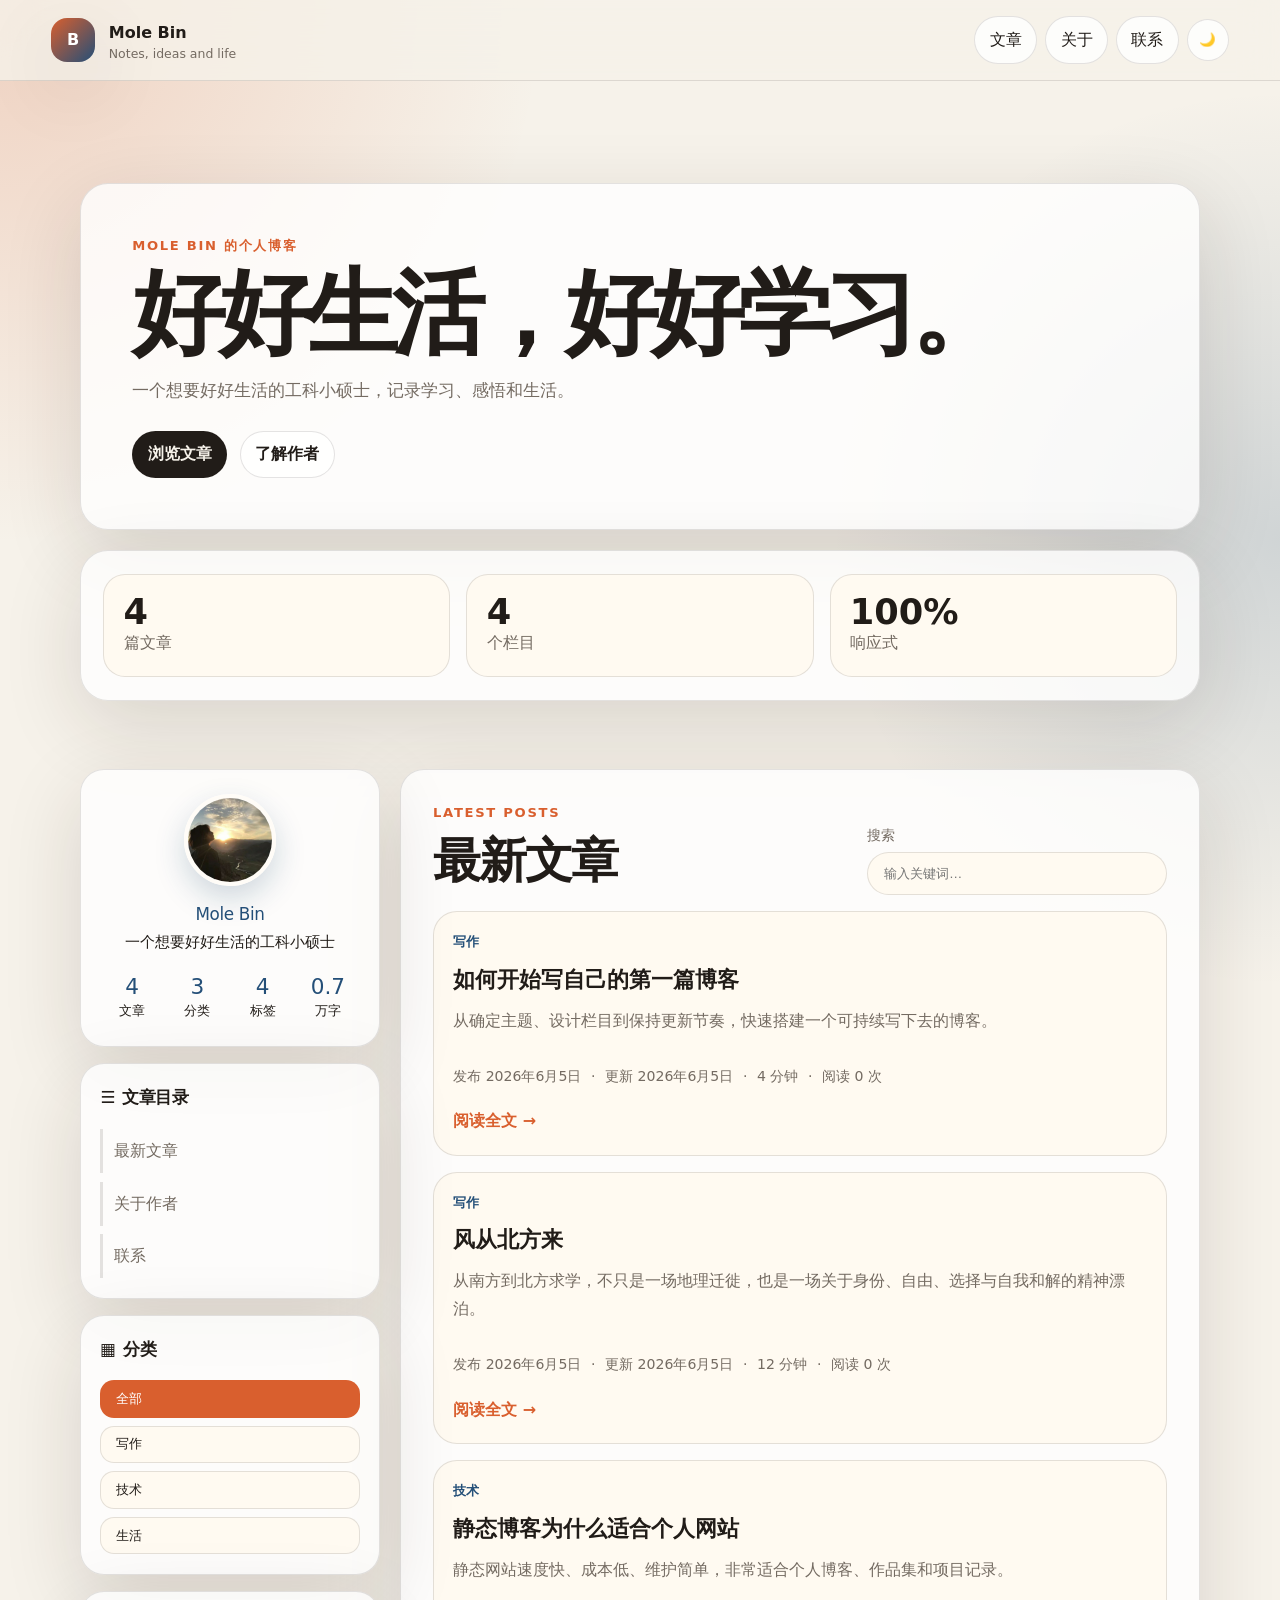
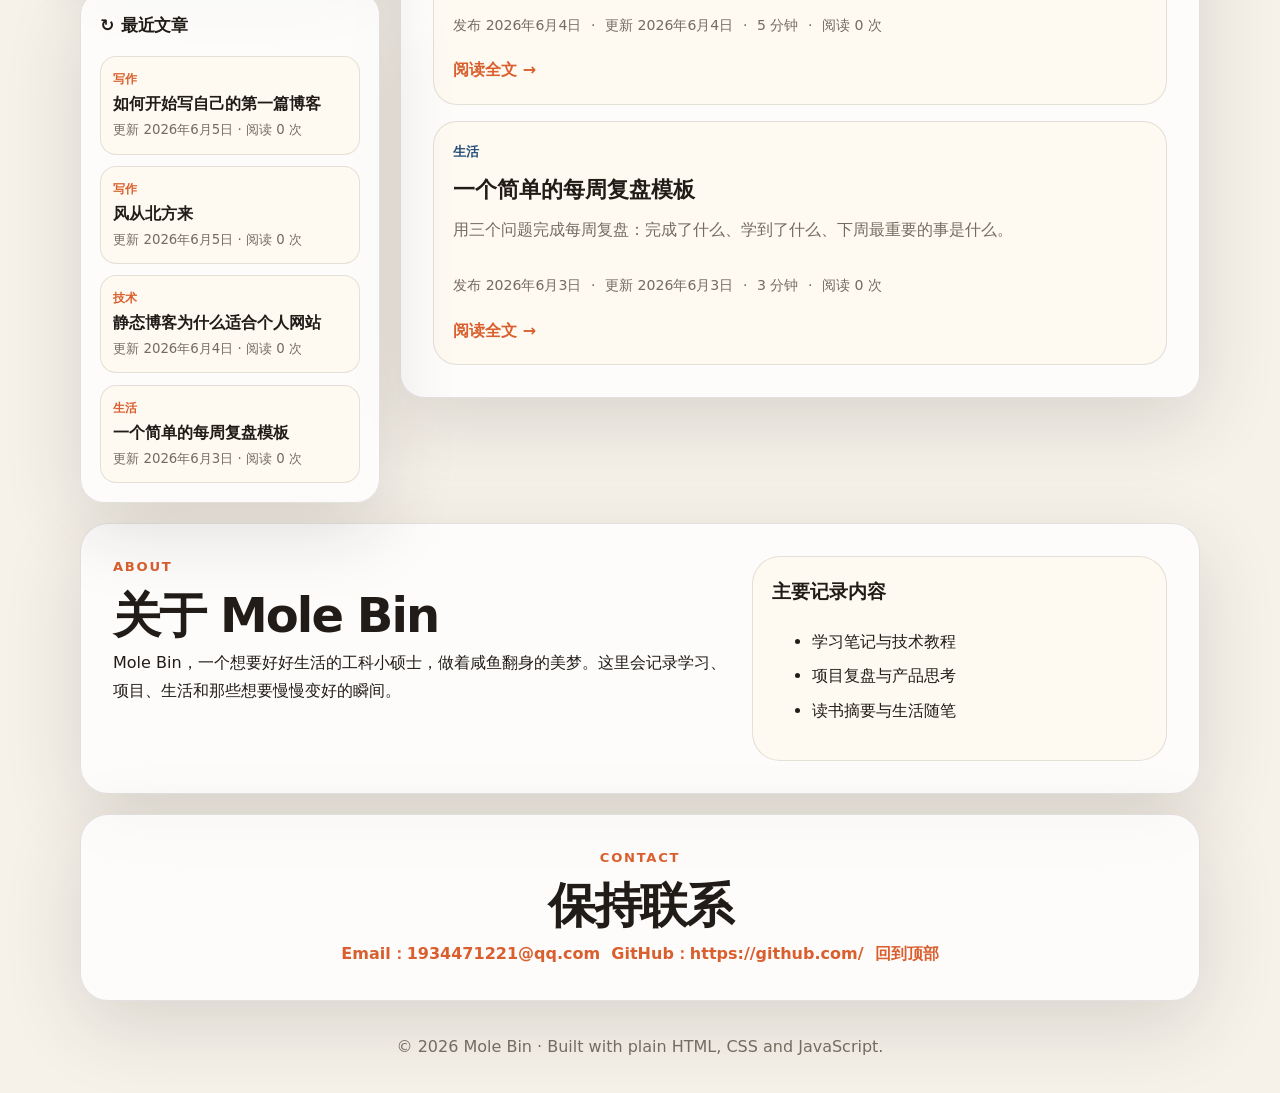
==== commit 0c6b77bd: "Revert "新增友链页并优化博客布局" This reverts commit b465c6052cea27590ac5c1f476a7529d618bdd0a." ====
--- a/index.html
+++ b/index.html
@@ -1,4 +1,4 @@
-<!doctype html>
+﻿<!doctype html>
 <html lang="zh-CN">
 <head>
   <meta charset="utf-8" />
@@ -25,7 +25,7 @@
   <link rel="sitemap" type="application/xml" href="https://molebin0928.github.io/mole-bin-blog/sitemap.xml" />
   <link rel="stylesheet" href="./styles.css" />
 </head>
-<body class="dashboard-theme">
+<body>
   <header class="site-header">
     <a class="brand" href="#top" aria-label="返回首页">
       <span class="brand-mark">B</span>
@@ -37,7 +37,6 @@
     <nav class="nav" aria-label="主导航">
       <a href="#posts">文章</a>
       <a href="#about">关于</a>
-      <a href="./links.html">友链</a>
       <a href="#contact">联系</a>
       <button id="themeToggle" class="icon-button" type="button" aria-label="切换深浅色主题">🌙</button>
     </nav>
@@ -83,7 +82,6 @@
             <nav id="tocList" class="toc-list" aria-label="当前文章目录">
               <a href="#posts">最新文章</a>
               <a href="#about">关于作者</a>
-              <a href="./links.html">友情链接</a>
               <a href="#contact">联系</a>
             </nav>
           </div>
@@ -115,35 +113,6 @@
           <div id="postGrid" class="post-grid" aria-live="polite"></div>
           <article id="postReader" class="post-reader" hidden></article>
         </div>
-        <aside class="right-sidebar" aria-label="网站信息侧栏">
-          <div class="right-widget action-widget" aria-label="文章互动">
-            <button type="button">👍</button>
-            <button type="button">💬</button>
-            <button type="button">🎁</button>
-          </div>
-
-          <div class="right-widget info-widget">
-            <h3>博客信息</h3>
-            <dl class="site-stats-list">
-              <div><dt>文章数目</dt><dd>4</dd></div>
-              <div><dt>栏目分类</dt><dd>3</dd></div>
-              <div><dt>运行状态</dt><dd>持续更新</dd></div>
-              <div><dt>最后活动</dt><dd>今天</dd></div>
-            </dl>
-          </div>
-
-          <div class="right-widget tags-widget">
-            <h3>文章标签</h3>
-            <div class="tag-cloud">
-              <span>学习</span><span>写作</span><span>生活</span><span>静态博客</span><span>项目</span><span>成长</span>
-            </div>
-          </div>
-
-          <div class="right-widget note-widget">
-            <h3>一句话</h3>
-            <p>慢慢写，慢慢改，慢慢把生活过成自己喜欢的样子。</p>
-          </div>
-        </aside>
       </div>
     </section>
 
--- a/styles.css
+++ b/styles.css
@@ -1,4 +1,4 @@
-:root {
+﻿:root {
   color-scheme: light;
   --bg: #f6f2ea;
   --surface: rgba(255, 255, 255, 0.78);
@@ -376,623 +376,3 @@
 
 
 
-
-/* Links page */
-.nav-current {
-  color: white !important;
-  background: var(--accent) !important;
-  border-color: transparent !important;
-}
-
-.links-page {
-  width: min(1080px, calc(100% - 2rem));
-  padding-bottom: 2rem;
-}
-
-.links-hero {
-  margin-top: clamp(2rem, 5vw, 4rem);
-  overflow: hidden;
-  position: relative;
-}
-.links-hero::after {
-  content: "";
-  position: absolute;
-  inset: auto -8rem -10rem auto;
-  width: 22rem;
-  height: 22rem;
-  border-radius: 50%;
-  background: radial-gradient(circle, color-mix(in srgb, var(--accent), transparent 60%), transparent 68%);
-  pointer-events: none;
-}
-.links-hero h1 {
-  margin: 0 0 .8rem;
-  font-size: clamp(2.4rem, 7vw, 5.2rem);
-  line-height: .95;
-  letter-spacing: -0.07em;
-}
-.links-hero p:not(.eyebrow) {
-  max-width: 720px;
-  color: var(--muted);
-  font-size: 1.05rem;
-}
-.link-tabs {
-  display: flex;
-  gap: .7rem;
-  flex-wrap: wrap;
-  margin-top: 1.5rem;
-}
-.link-tabs a {
-  border: 1px solid var(--line);
-  border-radius: 999px;
-  padding: .62rem 1rem;
-  background: var(--surface-strong);
-  color: var(--text);
-  font-weight: 800;
-  transition: transform .2s ease, border-color .2s ease, background .2s ease;
-}
-.link-tabs a:hover {
-  transform: translateY(-2px);
-  border-color: var(--accent);
-  background: color-mix(in srgb, var(--accent), transparent 88%);
-}
-.links-panel {
-  position: relative;
-}
-.links-heading {
-  align-items: center;
-}
-.status-pill,
-.muted-count {
-  display: inline-flex;
-  align-items: center;
-  justify-content: center;
-  border: 1px solid var(--line);
-  border-radius: 999px;
-  padding: .45rem .8rem;
-  color: var(--accent-2);
-  background: var(--surface-strong);
-  font-size: .86rem;
-  font-weight: 800;
-  white-space: nowrap;
-}
-.links-note {
-  color: var(--muted);
-}
-.apply-grid,
-.rules-grid,
-.friend-grid {
-  display: grid;
-  gap: 1rem;
-}
-.apply-grid {
-  grid-template-columns: minmax(0, 1.1fr) minmax(280px, .9fr);
-  margin-top: 1rem;
-}
-.info-card,
-.rule-card,
-.friend-card {
-  border: 1px solid var(--line);
-  border-radius: 22px;
-  background: var(--surface-strong);
-}
-.info-card {
-  padding: 1.2rem;
-}
-.info-card h3,
-.friend-card h3 {
-  margin: 0 0 .45rem;
-  color: var(--accent-2);
-}
-.info-list {
-  display: grid;
-  gap: .45rem;
-  margin: 0;
-  padding: 0;
-  list-style: none;
-  color: var(--muted);
-  word-break: break-word;
-}
-.info-list strong {
-  color: var(--text);
-}
-.accent-card {
-  background:
-    linear-gradient(135deg, color-mix(in srgb, var(--accent), transparent 88%), transparent),
-    var(--surface-strong);
-}
-.friend-code {
-  margin: .7rem 0 1rem;
-  padding: 1rem;
-  border: 1px dashed color-mix(in srgb, var(--accent), var(--line));
-  border-radius: 18px;
-  background: color-mix(in srgb, var(--bg), white 20%);
-  color: var(--text);
-  white-space: pre-wrap;
-  line-height: 1.7;
-  font-family: ui-monospace, SFMono-Regular, Consolas, "Liberation Mono", monospace;
-}
-.rules-grid {
-  grid-template-columns: repeat(4, minmax(0, 1fr));
-  margin-top: 1rem;
-}
-.rule-card {
-  padding: 1rem;
-}
-.rule-card span {
-  display: inline-flex;
-  margin-bottom: .8rem;
-  color: var(--accent);
-  font-weight: 900;
-  letter-spacing: .08em;
-}
-.rule-card p {
-  margin: 0;
-  color: var(--muted);
-  font-size: .95rem;
-}
-.friend-grid {
-  grid-template-columns: repeat(2, minmax(0, 1fr));
-  margin-top: 1rem;
-}
-.friend-card {
-  display: flex;
-  gap: .9rem;
-  align-items: center;
-  padding: 1rem;
-  transition: transform .2s ease, border-color .2s ease, box-shadow .2s ease;
-}
-.friend-card:hover {
-  transform: translateY(-3px);
-  border-color: color-mix(in srgb, var(--accent), var(--line));
-  box-shadow: 0 18px 45px rgba(40, 30, 20, .12);
-}
-.friend-avatar {
-  flex: 0 0 auto;
-  display: grid;
-  place-items: center;
-  width: 56px;
-  height: 56px;
-  border-radius: 18px;
-  color: white;
-  font-weight: 900;
-  background: linear-gradient(135deg, var(--accent), var(--accent-2));
-  box-shadow: 0 12px 26px rgba(36, 79, 120, .18);
-}
-.github-avatar { background: linear-gradient(135deg, #24292f, var(--accent-2)); }
-.pages-avatar { background: linear-gradient(135deg, #2da44e, var(--accent-2)); }
-.friend-card p {
-  margin: 0;
-  color: var(--muted);
-  font-size: .94rem;
-}
-.empty-card {
-  grid-column: 1 / -1;
-  border-style: dashed;
-}
-
-@media (max-width: 820px) {
-  .apply-grid,
-  .friend-grid {
-    grid-template-columns: 1fr;
-  }
-  .rules-grid {
-    grid-template-columns: repeat(2, minmax(0, 1fr));
-  }
-}
-
-@media (max-width: 560px) {
-  .links-page {
-    width: min(100% - 1rem, 1080px);
-  }
-  .rules-grid {
-    grid-template-columns: 1fr;
-  }
-  .links-heading {
-    align-items: flex-start;
-  }
-  .status-pill,
-  .muted-count {
-    justify-content: flex-start;
-  }
-}
-/* Friend links page refinements */
-.links-cover {
-  display: grid;
-  grid-template-columns: minmax(0, 1fr) 300px;
-  gap: 1.2rem;
-  align-items: stretch;
-  margin-top: clamp(2rem, 5vw, 4rem);
-}
-.links-cover h1 {
-  margin: 0 0 .8rem;
-  font-size: clamp(2.8rem, 7vw, 5.6rem);
-  line-height: .95;
-  letter-spacing: -0.08em;
-}
-.links-cover p:not(.eyebrow) {
-  max-width: 720px;
-  color: var(--muted);
-  font-size: 1.08rem;
-}
-.links-cover-card {
-  display: grid;
-  gap: .75rem;
-}
-.links-cover-card span {
-  display: grid;
-  gap: .15rem;
-  padding: .95rem;
-  border: 1px solid var(--line);
-  border-radius: 18px;
-  background: var(--surface-strong);
-}
-.links-cover-card strong {
-  color: var(--accent-2);
-  font-size: 1.6rem;
-  line-height: 1;
-}
-.links-cover-card small {
-  color: var(--muted);
-}
-.quick-nav {
-  display: flex;
-  gap: .7rem;
-  flex-wrap: wrap;
-  align-items: center;
-  padding: 1rem;
-}
-.quick-nav a {
-  border: 1px solid var(--line);
-  border-radius: 999px;
-  padding: .55rem .9rem;
-  background: var(--surface-strong);
-  color: var(--text);
-  font-weight: 800;
-}
-.quick-nav a:hover {
-  border-color: var(--accent);
-  color: var(--accent);
-}
-.section-desc {
-  margin: .25rem 0 0;
-  color: var(--muted);
-}
-.apply-layout {
-  display: grid;
-  grid-template-columns: minmax(0, 1fr) minmax(280px, .85fr);
-  gap: 1rem;
-  margin-top: 1rem;
-}
-.check-list {
-  display: grid;
-  gap: .65rem;
-  margin: .7rem 0 0;
-  padding: 0;
-  list-style: none;
-  color: var(--muted);
-}
-.check-list li {
-  position: relative;
-  padding-left: 1.4rem;
-}
-.check-list li::before {
-  content: "✓";
-  position: absolute;
-  left: 0;
-  color: var(--accent);
-  font-weight: 900;
-}
-.site-info-card {
-  display: flex;
-  gap: 1rem;
-  align-items: center;
-  padding: 1.1rem;
-  border: 1px solid var(--line);
-  border-radius: 22px;
-  background: var(--surface-strong);
-}
-.site-info-avatar {
-  width: 88px;
-  height: 88px;
-  border-radius: 24px;
-  object-fit: cover;
-  box-shadow: 0 12px 28px rgba(36, 79, 120, .2);
-}
-.site-info-card h3 {
-  margin: 0 0 .25rem;
-  color: var(--accent-2);
-}
-.compact-info {
-  margin-top: .8rem;
-  font-size: .92rem;
-}
-@media (max-width: 820px) {
-  .links-cover,
-  .apply-layout {
-    grid-template-columns: 1fr;
-  }
-  .links-cover-card {
-    grid-template-columns: repeat(3, 1fr);
-  }
-}
-@media (max-width: 560px) {
-  .links-cover-card {
-    grid-template-columns: 1fr;
-  }
-  .site-info-card {
-    align-items: flex-start;
-    flex-direction: column;
-  }
-}
-/* Zeruns inspired dashboard layout: 左导航 + 中间内容 + 右信息栏 */
-body.dashboard-theme {
-  --bg: #d9eadf;
-  --surface: rgba(255, 255, 255, .92);
-  --surface-strong: #f8fbfc;
-  --text: #263846;
-  --muted: #6d7e89;
-  --line: rgba(59, 84, 99, .14);
-  --accent: #1599bc;
-  --accent-2: #4f6d83;
-  --shadow: 0 10px 28px rgba(51, 80, 96, .12);
-  background: linear-gradient(90deg, #cde4d3 0, #cde4d3 3%, #eef4f6 3%, #eef4f6 100%);
-}
-
-.dashboard-theme .site-header {
-  min-height: 34px;
-  padding: .28rem clamp(.7rem, 3vw, 2rem);
-  background: #1699bb;
-  border-bottom: 0;
-  color: #fff;
-  box-shadow: 0 2px 10px rgba(17, 82, 104, .18);
-}
-.dashboard-theme .brand {
-  color: #fff;
-  font-weight: 800;
-}
-.dashboard-theme .brand-mark {
-  width: 24px;
-  height: 24px;
-  border-radius: 7px;
-  background: rgba(255,255,255,.18);
-  box-shadow: none;
-  font-size: .82rem;
-}
-.dashboard-theme .brand small {
-  display: none;
-}
-.dashboard-theme .nav a,
-.dashboard-theme .icon-button {
-  border: 0;
-  background: rgba(255,255,255,.14);
-  color: #fff;
-  padding: .35rem .72rem;
-  font-size: .9rem;
-}
-.dashboard-theme .nav a:hover,
-.dashboard-theme .icon-button:hover {
-  background: rgba(255,255,255,.24);
-  transform: none;
-}
-
-.dashboard-theme main {
-  width: min(1216px, calc(100% - 1rem));
-}
-.dashboard-theme .hero {
-  grid-template-columns: 1fr;
-  padding: 1.2rem 0 .8rem;
-  gap: .8rem;
-}
-.dashboard-theme .hero-content {
-  border: 0;
-  border-radius: 0;
-  box-shadow: none;
-  background: transparent;
-  padding: .6rem .7rem;
-}
-.dashboard-theme .hero h1 {
-  font-size: clamp(2rem, 4vw, 3.2rem);
-  letter-spacing: -0.05em;
-  line-height: 1.12;
-  color: #111;
-}
-.dashboard-theme .hero-text {
-  color: #5e6f79;
-}
-.dashboard-theme .hero-card {
-  display: none;
-}
-.dashboard-theme .button.primary {
-  background: #1599bc;
-  color: white;
-}
-
-.dashboard-theme .blog-layout {
-  grid-template-columns: 210px minmax(0, 1fr) 220px;
-  gap: .85rem;
-}
-.dashboard-theme .left-sidebar,
-.dashboard-theme .right-sidebar {
-  position: sticky;
-  top: 52px;
-  display: grid;
-  gap: .75rem;
-}
-.dashboard-theme .left-sidebar {
-  align-self: start;
-}
-.dashboard-theme .sidebar-card,
-.dashboard-theme .right-widget,
-.dashboard-theme .post-main,
-.dashboard-theme .section,
-.dashboard-theme .contact-card,
-.dashboard-theme .about-card,
-.dashboard-theme .post-reader {
-  border-radius: 4px;
-  border: 0;
-  background: rgba(255,255,255,.78);
-  box-shadow: none;
-}
-.dashboard-theme .sidebar-card,
-.dashboard-theme .right-widget {
-  padding: .95rem;
-}
-.dashboard-theme .profile-card {
-  background: #dbe8ec;
-  text-align: center;
-}
-.dashboard-theme .author-avatar {
-  width: 70px;
-  height: 70px;
-  border-radius: 50%;
-  border: 3px solid rgba(255,255,255,.9);
-  box-shadow: none;
-}
-.dashboard-theme .profile-card h3 {
-  margin-top: .15rem;
-  color: #3b5668;
-  font-size: 1.05rem;
-  font-weight: 800;
-}
-.dashboard-theme .profile-card p {
-  color: #6c7f88;
-  font-size: .78rem;
-}
-.dashboard-theme .author-stats {
-  display: none;
-}
-.dashboard-theme .toc-list a,
-.dashboard-theme .sidebar-filters .filter,
-.dashboard-theme .latest-list button {
-  border-radius: 4px;
-  border: 0;
-  background: transparent;
-}
-.dashboard-theme .toc-list a:hover,
-.dashboard-theme .sidebar-filters .filter:hover,
-.dashboard-theme .sidebar-filters .filter.active {
-  background: rgba(83, 109, 128, .12);
-  color: #315568;
-}
-.dashboard-theme .post-main {
-  padding: 1rem;
-  min-height: 720px;
-}
-.dashboard-theme .section-heading {
-  padding-bottom: .75rem;
-  border-bottom: 1px solid var(--line);
-}
-.dashboard-theme .section h2,
-.dashboard-theme .post-main h2 {
-  color: #111;
-  font-size: clamp(1.8rem, 3vw, 2.6rem);
-  letter-spacing: -0.05em;
-}
-.dashboard-theme .search-box input {
-  border-radius: 999px;
-  background: #fff;
-}
-.dashboard-theme .post-grid {
-  grid-template-columns: 1fr;
-}
-.dashboard-theme .post-card {
-  border-radius: 4px;
-  background: #fff;
-  box-shadow: none;
-  border: 1px solid rgba(59, 84, 99, .08);
-}
-.dashboard-theme .post-card:hover {
-  transform: translateY(-2px);
-  box-shadow: 0 8px 18px rgba(51,80,96,.1);
-}
-.dashboard-theme .right-sidebar {
-  align-self: start;
-}
-.dashboard-theme .right-widget h3 {
-  margin: 0 0 .8rem;
-  color: #536d80;
-  font-size: .95rem;
-  font-weight: 700;
-}
-.dashboard-theme .action-widget {
-  display: grid;
-  grid-template-columns: repeat(3, 1fr);
-  gap: .5rem;
-  padding: .5rem;
-}
-.dashboard-theme .action-widget button {
-  border: 0;
-  border-radius: 999px;
-  background: #f1f4f6;
-  padding: .45rem;
-  cursor: pointer;
-}
-.dashboard-theme .site-stats-list {
-  display: grid;
-  gap: .55rem;
-  margin: 0;
-}
-.dashboard-theme .site-stats-list div {
-  display: flex;
-  justify-content: space-between;
-  gap: .8rem;
-  align-items: center;
-}
-.dashboard-theme .site-stats-list dt {
-  color: #6d7e89;
-}
-.dashboard-theme .site-stats-list dd {
-  margin: 0;
-  border-radius: 5px;
-  padding: .08rem .45rem;
-  background: #aee4f5;
-  color: #397086;
-  font-size: .82rem;
-}
-.dashboard-theme .tag-cloud {
-  display: flex;
-  flex-wrap: wrap;
-  gap: .5rem;
-}
-.dashboard-theme .tag-cloud span {
-  color: #536d80;
-  font-size: .85rem;
-}
-.dashboard-theme .tag-cloud span::before {
-  content: "# ";
-  color: #1599bc;
-}
-.dashboard-theme .note-widget p {
-  margin: 0;
-  color: #6d7e89;
-  font-size: .9rem;
-}
-
-@media (max-width: 1080px) {
-  .dashboard-theme .blog-layout {
-    grid-template-columns: 210px minmax(0, 1fr);
-  }
-  .dashboard-theme .right-sidebar {
-    display: none;
-  }
-}
-@media (max-width: 780px) {
-  .dashboard-theme body,
-  body.dashboard-theme {
-    background: #eef4f6;
-  }
-  .dashboard-theme .blog-layout {
-    grid-template-columns: 1fr;
-  }
-  .dashboard-theme .left-sidebar {
-    position: static;
-  }
-  .dashboard-theme .site-header {
-    flex-direction: column;
-    align-items: stretch;
-    gap: .4rem;
-  }
-  .dashboard-theme .nav {
-    justify-content: flex-start;
-  }
-}
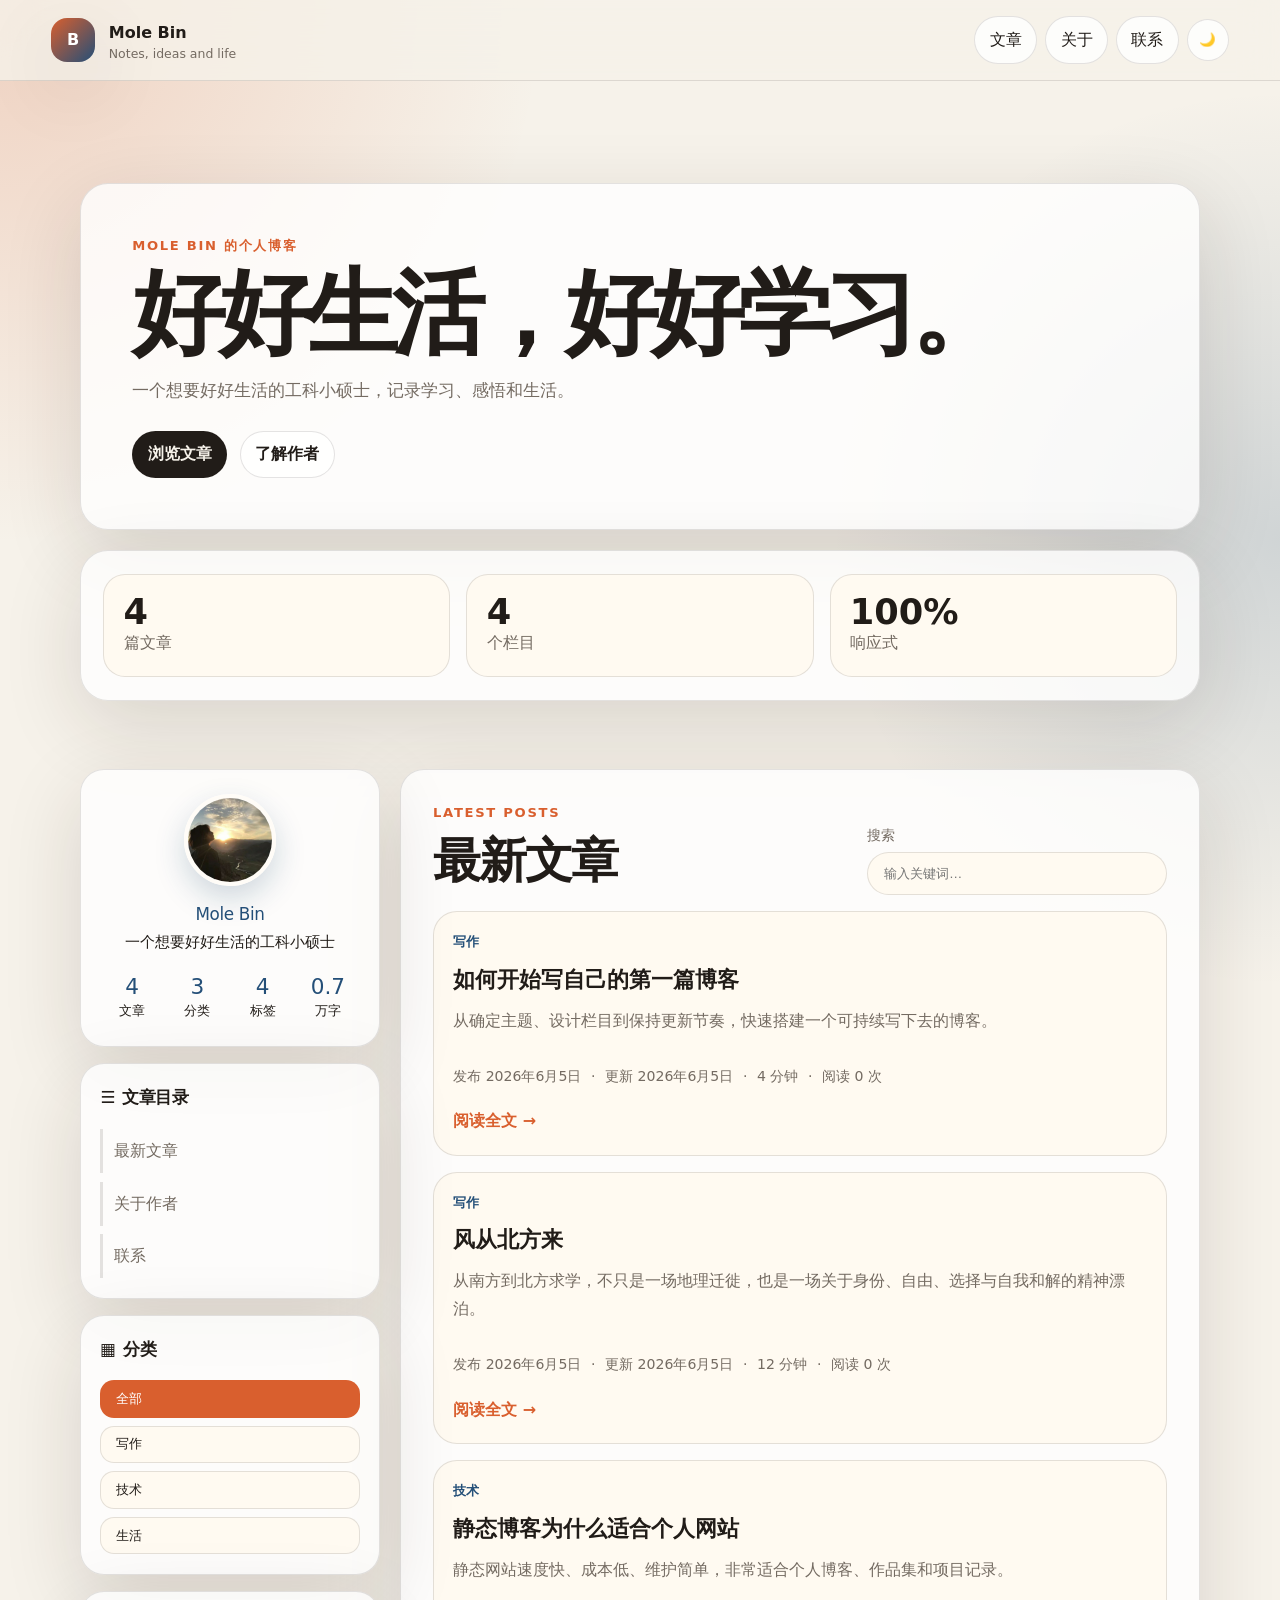
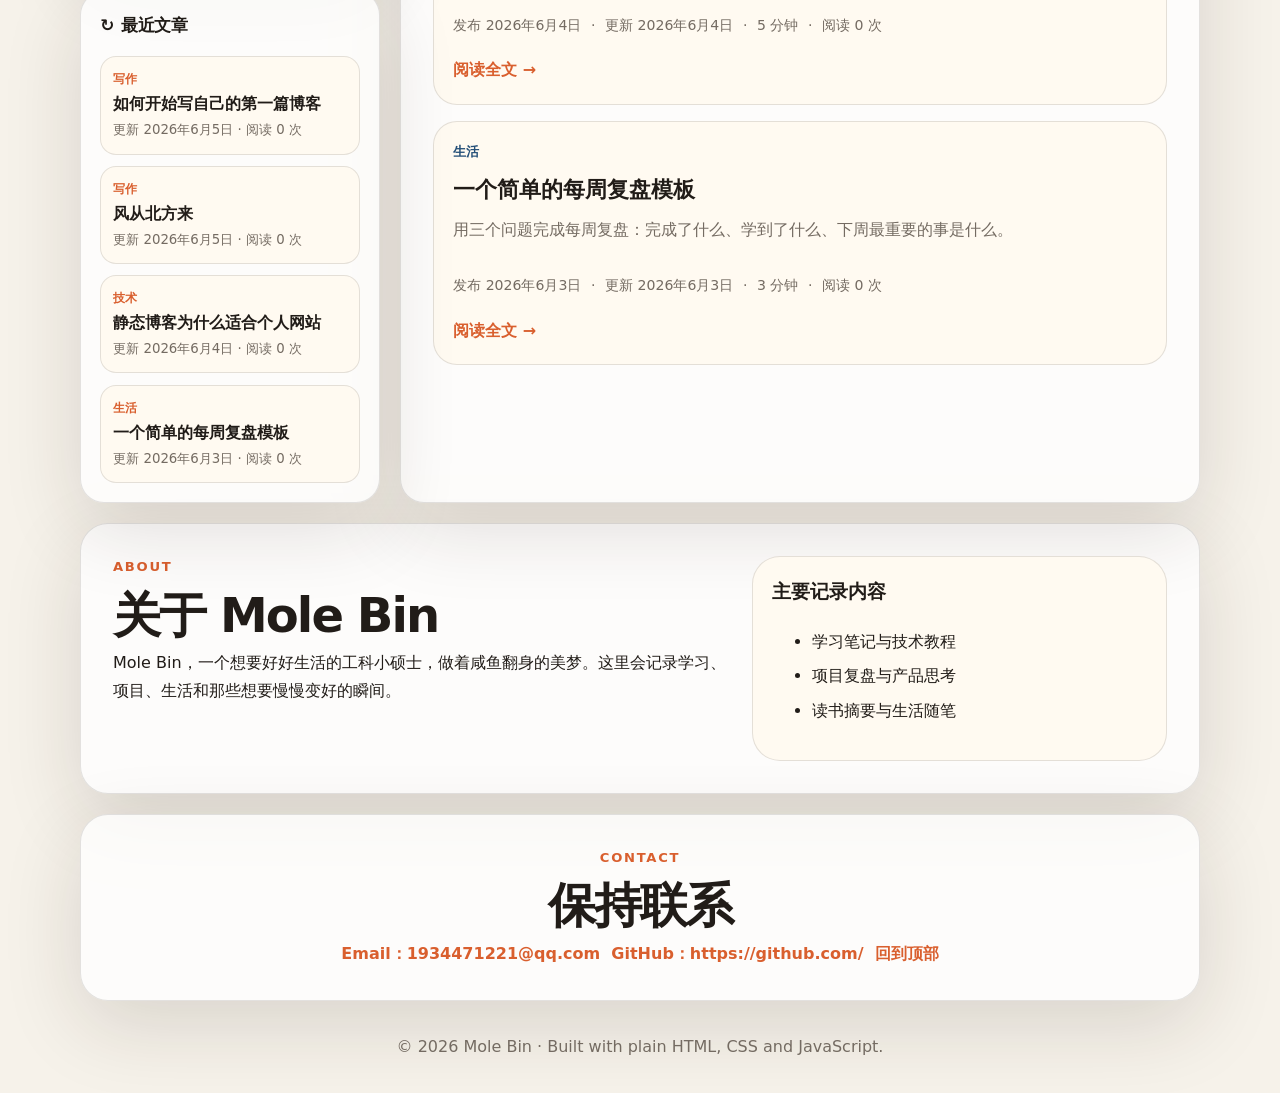
==== commit 96424d19: "优化文章区空白补位" ====
--- a/index.html
+++ b/index.html
@@ -1,4 +1,4 @@
-﻿<!doctype html>
+<!doctype html>
 <html lang="zh-CN">
 <head>
   <meta charset="utf-8" />
@@ -9,21 +9,21 @@
   <meta name="author" content="Mole Bin" />
   <meta name="robots" content="index, follow" />
   <meta name="google-site-verification" content="IYUHQqWEXm0npSbQ5VCvt4mlcF5uHc3fUXrBnB7VRMw" />
-  <link rel="canonical" href="https://molebin0928.github.io/mole-bin-blog/" />
+  <link rel="canonical" href="https://molebin.site/" />
 
   <meta property="og:type" content="website" />
   <meta property="og:title" content="Mole Bin 的个人博客" />
   <meta property="og:description" content="记录学习、写作、项目和生活。好好生活，好好学习。" />
-  <meta property="og:url" content="https://molebin0928.github.io/mole-bin-blog/" />
-  <meta property="og:image" content="https://molebin0928.github.io/mole-bin-blog/assets/avatar.jpg" />
+  <meta property="og:url" content="https://molebin.site/" />
+  <meta property="og:image" content="https://molebin.site/assets/avatar.jpg" />
 
   <meta name="twitter:card" content="summary" />
   <meta name="twitter:title" content="Mole Bin 的个人博客" />
   <meta name="twitter:description" content="记录学习、写作、项目和生活。" />
-  <meta name="twitter:image" content="https://molebin0928.github.io/mole-bin-blog/assets/avatar.jpg" />
+  <meta name="twitter:image" content="https://molebin.site/assets/avatar.jpg" />
 
-  <link rel="sitemap" type="application/xml" href="https://molebin0928.github.io/mole-bin-blog/sitemap.xml" />
-  <link rel="stylesheet" href="./styles.css" />
+  <link rel="sitemap" type="application/xml" href="https://molebin.site/sitemap.xml" />
+  <link rel="stylesheet" href="./styles.css?v=20260618b" />
 </head>
 <body>
   <header class="site-header">
@@ -147,7 +147,7 @@
     <p>© <span id="year"></span> Mole Bin · Built with plain HTML, CSS and JavaScript.</p>
   </footer>
 
-  <script src="./script.js"></script>
+  <script src="./script.js?v=20260618b"></script>
 </body>
 </html>
 
--- a/styles.css
+++ b/styles.css
@@ -1,4 +1,4 @@
-﻿:root {
+:root {
   color-scheme: light;
   --bg: #f6f2ea;
   --surface: rgba(255, 255, 255, 0.78);
@@ -376,3 +376,61 @@
 
 
 
+
+/* No blank area filler */
+.blog-layout {
+  align-items: stretch;
+}
+.post-main {
+  min-height: 100%;
+}
+.post-filler {
+  display: grid;
+  grid-template-columns: repeat(auto-fit, minmax(220px, 1fr));
+  gap: 1rem;
+  grid-column: 1 / -1;
+  margin-top: .2rem;
+}
+.post-filler-card {
+  display: flex;
+  min-height: 170px;
+  flex-direction: column;
+  gap: .65rem;
+  border: 1px dashed color-mix(in srgb, var(--accent), var(--line) 65%);
+  border-radius: 24px;
+  padding: 1.2rem;
+  background:
+    linear-gradient(135deg, color-mix(in srgb, var(--accent), transparent 92%), transparent 55%),
+    var(--surface-strong);
+}
+.post-filler-card h3 {
+  margin: 0;
+  font-size: 1.18rem;
+  line-height: 1.35;
+}
+.post-filler-card p {
+  color: var(--muted);
+}
+.filler-links {
+  display: grid;
+  gap: .45rem;
+  margin-top: auto;
+}
+.filler-links a {
+  border: 1px solid var(--line);
+  border-radius: 999px;
+  padding: .45rem .7rem;
+  background: var(--surface);
+  color: var(--accent-2);
+  font-weight: 800;
+  font-size: .9rem;
+}
+.filler-links a:hover {
+  border-color: var(--accent);
+  color: var(--accent);
+}
+@media (max-width: 860px) {
+  .post-filler {
+    grid-template-columns: 1fr;
+  }
+}
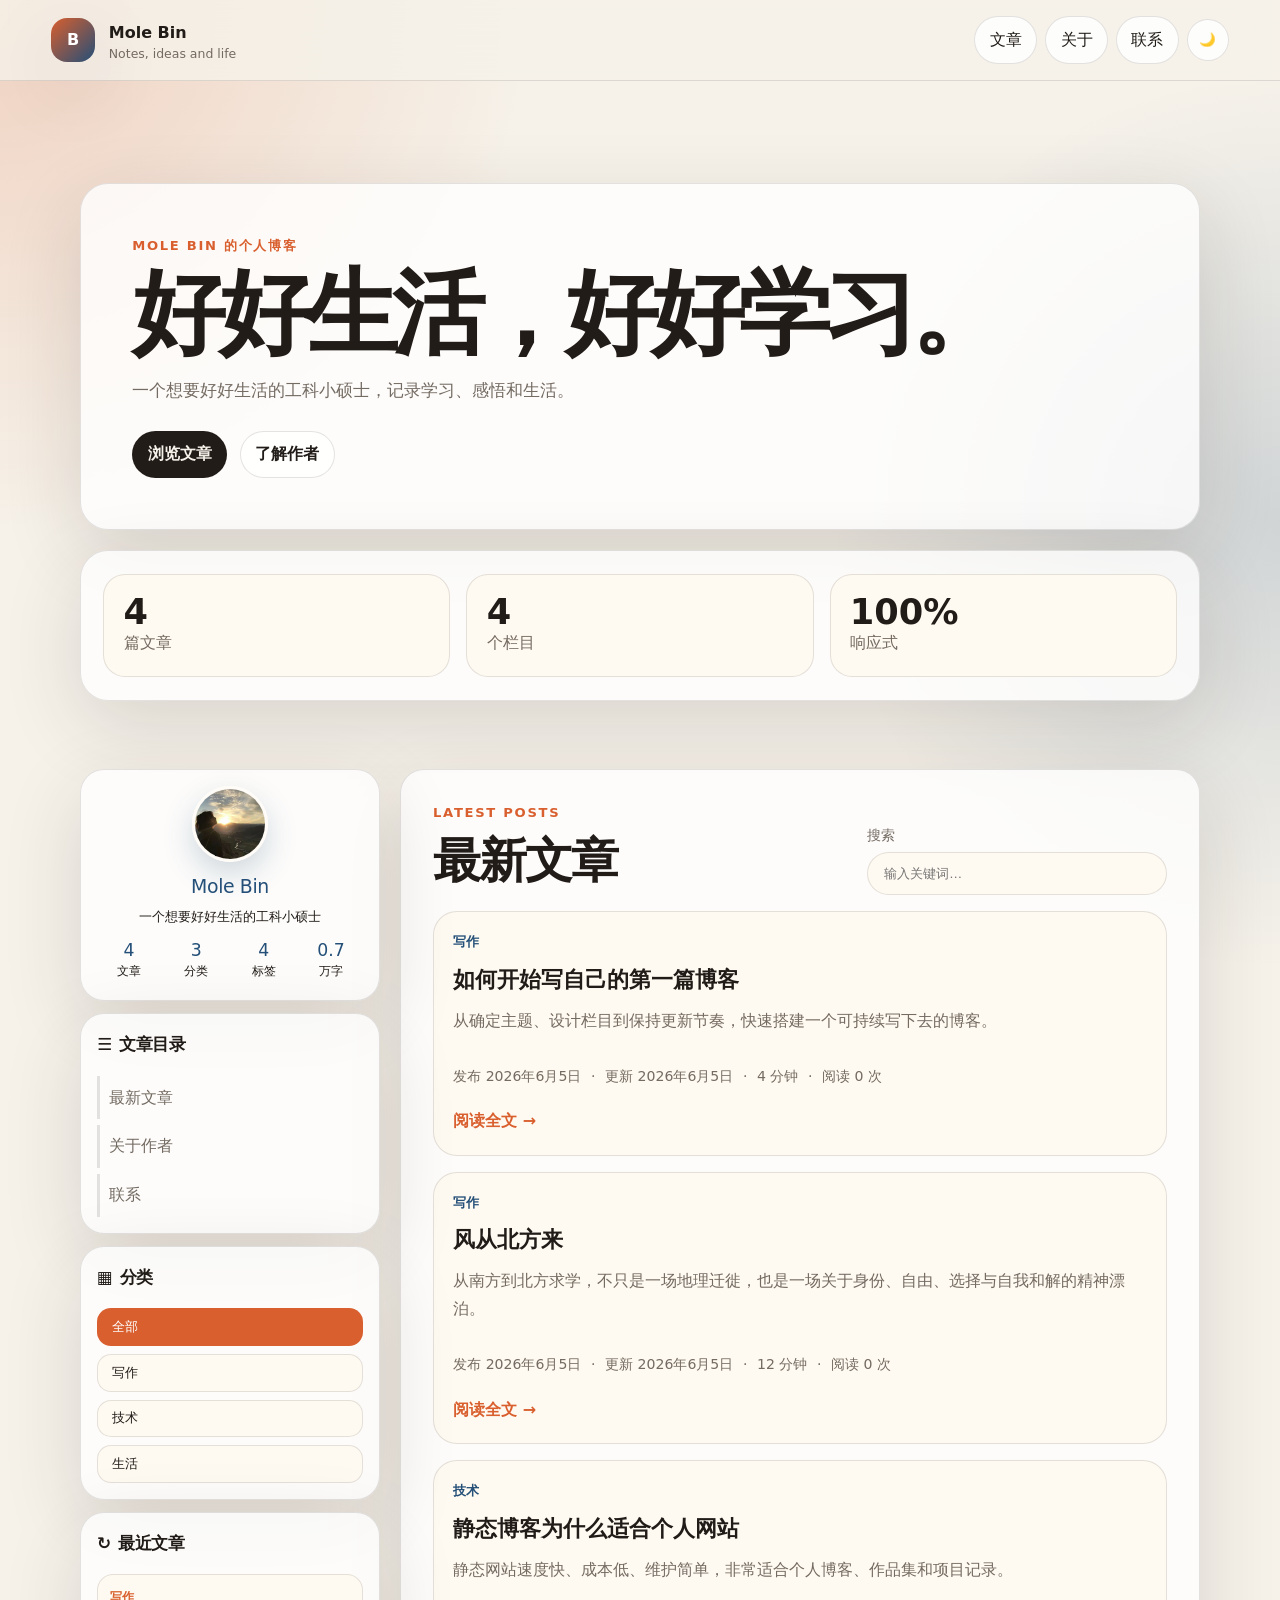
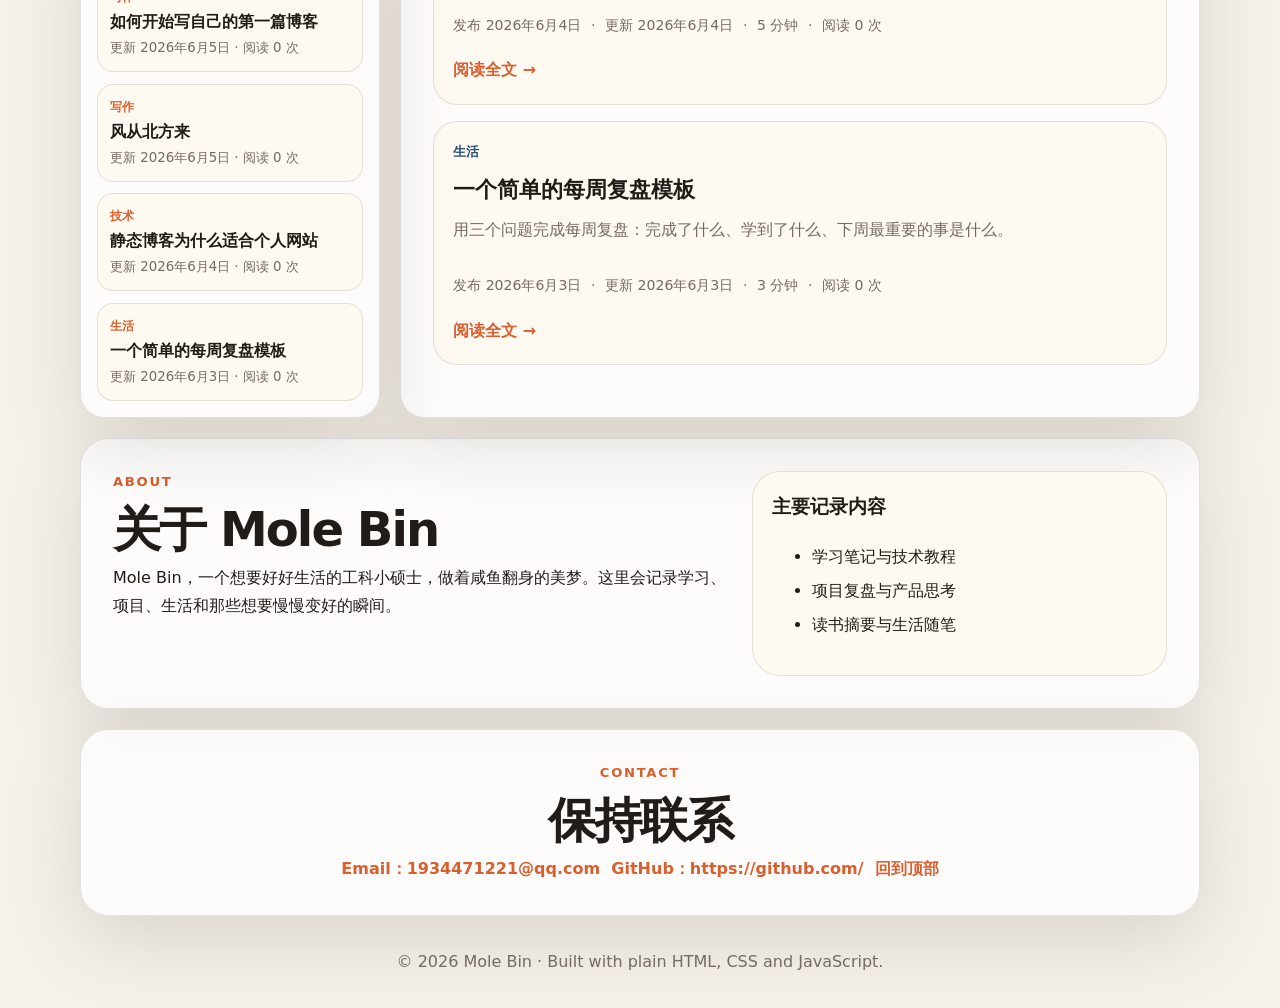
==== commit a09e4ff0: "优化阅读页侧栏目录位置" ====
--- a/index.html
+++ b/index.html
@@ -23,7 +23,7 @@
   <meta name="twitter:image" content="https://molebin.site/assets/avatar.jpg" />
 
   <link rel="sitemap" type="application/xml" href="https://molebin.site/sitemap.xml" />
-  <link rel="stylesheet" href="./styles.css?v=20260618b" />
+  <link rel="stylesheet" href="./styles.css?v=20260618c" />
 </head>
 <body>
   <header class="site-header">
@@ -147,7 +147,7 @@
     <p>© <span id="year"></span> Mole Bin · Built with plain HTML, CSS and JavaScript.</p>
   </footer>
 
-  <script src="./script.js?v=20260618b"></script>
+  <script src="./script.js?v=20260618c"></script>
 </body>
 </html>
 
--- a/styles.css
+++ b/styles.css
@@ -433,4 +433,140 @@
   .post-filler {
     grid-template-columns: 1fr;
   }
+}
+/* Compact sidebar while reading */
+.left-sidebar {
+  gap: .75rem;
+}
+.profile-card {
+  min-height: auto;
+  padding: 1.15rem 1rem 1rem;
+}
+.author-avatar {
+  width: 76px;
+  height: 76px;
+  margin-bottom: .55rem;
+  border-width: 3px;
+}
+.profile-card h3 {
+  margin: .1rem 0 .2rem;
+  font-size: 1.18rem;
+}
+.profile-card p {
+  margin-bottom: .7rem;
+  font-size: .84rem;
+  line-height: 1.45;
+}
+.author-stats {
+  margin-top: .35rem;
+}
+.author-stats strong {
+  font-size: 1.08rem;
+}
+.author-stats small {
+  font-size: .72rem;
+}
+.sidebar-card {
+  padding: 1rem;
+}
+.toc-card .toc-list {
+  gap: .35rem;
+}
+.toc-list a {
+  padding: .48rem .55rem;
+}
+body.is-reading .left-sidebar {
+  top: 76px;
+  gap: .6rem;
+}
+body.is-reading .profile-card {
+  padding: 1rem .9rem .85rem;
+}
+body.is-reading .author-avatar {
+  width: 68px;
+  height: 68px;
+  margin-bottom: .45rem;
+}
+body.is-reading .profile-card h3 {
+  font-size: 1.05rem;
+}
+body.is-reading .profile-card p {
+  margin-bottom: .55rem;
+  font-size: .78rem;
+}
+body.is-reading .author-stats strong {
+  font-size: 1rem;
+}
+body.is-reading .author-stats small {
+  font-size: .68rem;
+}
+body.is-reading .category-card,
+body.is-reading .latest-card {
+  display: none;
+}
+body.is-reading .toc-card {
+  padding: .95rem;
+}
+body.is-reading .toc-list a {
+  padding: .45rem .55rem;
+  font-size: .9rem;
+}
+@media (max-width: 960px) {
+  body.is-reading .category-card,
+  body.is-reading .latest-card {
+    display: block;
+  }
+}
+/* Reading TOC stays near top */
+body.is-reading .left-sidebar {
+  position: sticky;
+  top: 76px;
+  align-self: start;
+  max-height: calc(100vh - 92px);
+  overflow: visible;
+}
+body.is-reading .profile-card {
+  min-height: 0;
+  max-height: 210px;
+  overflow: hidden;
+}
+body.is-reading .author-avatar {
+  width: 58px;
+  height: 58px;
+}
+body.is-reading .profile-card p {
+  white-space: nowrap;
+  overflow: hidden;
+  text-overflow: ellipsis;
+}
+body.is-reading .author-stats {
+  grid-template-columns: repeat(4, minmax(0, 1fr));
+}
+body.is-reading .toc-card {
+  max-height: calc(100vh - 320px);
+  overflow: hidden;
+}
+body.is-reading .toc-card .toc-list {
+  max-height: calc(100vh - 390px);
+  overflow-y: auto;
+  padding-right: .25rem;
+  scrollbar-width: thin;
+}
+body.is-reading .toc-list a {
+  display: block;
+  line-height: 1.45;
+  max-height: 3.1em;
+  overflow: hidden;
+}
+@media (max-width: 960px) {
+  body.is-reading .left-sidebar {
+    position: static;
+    max-height: none;
+  }
+  body.is-reading .profile-card,
+  body.is-reading .toc-card,
+  body.is-reading .toc-card .toc-list {
+    max-height: none;
+    overflow: visible;
+  }
 }
